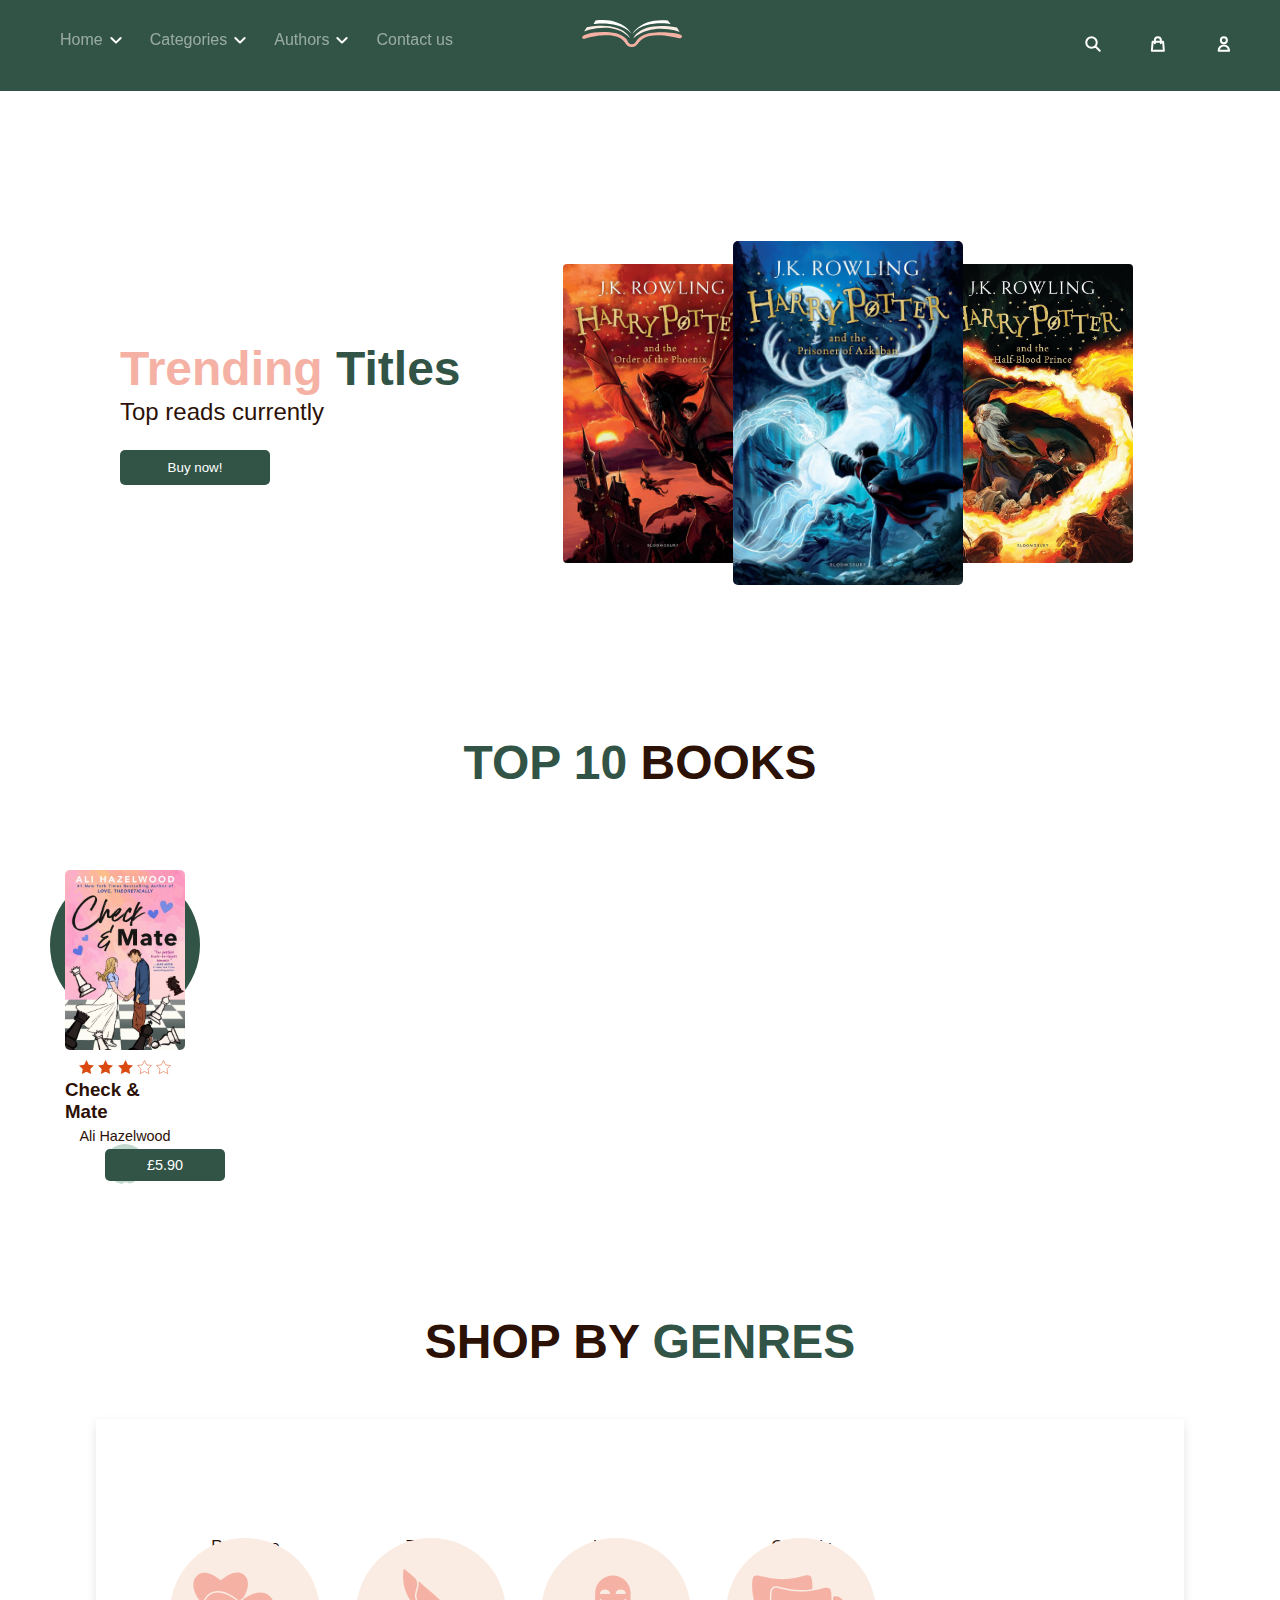
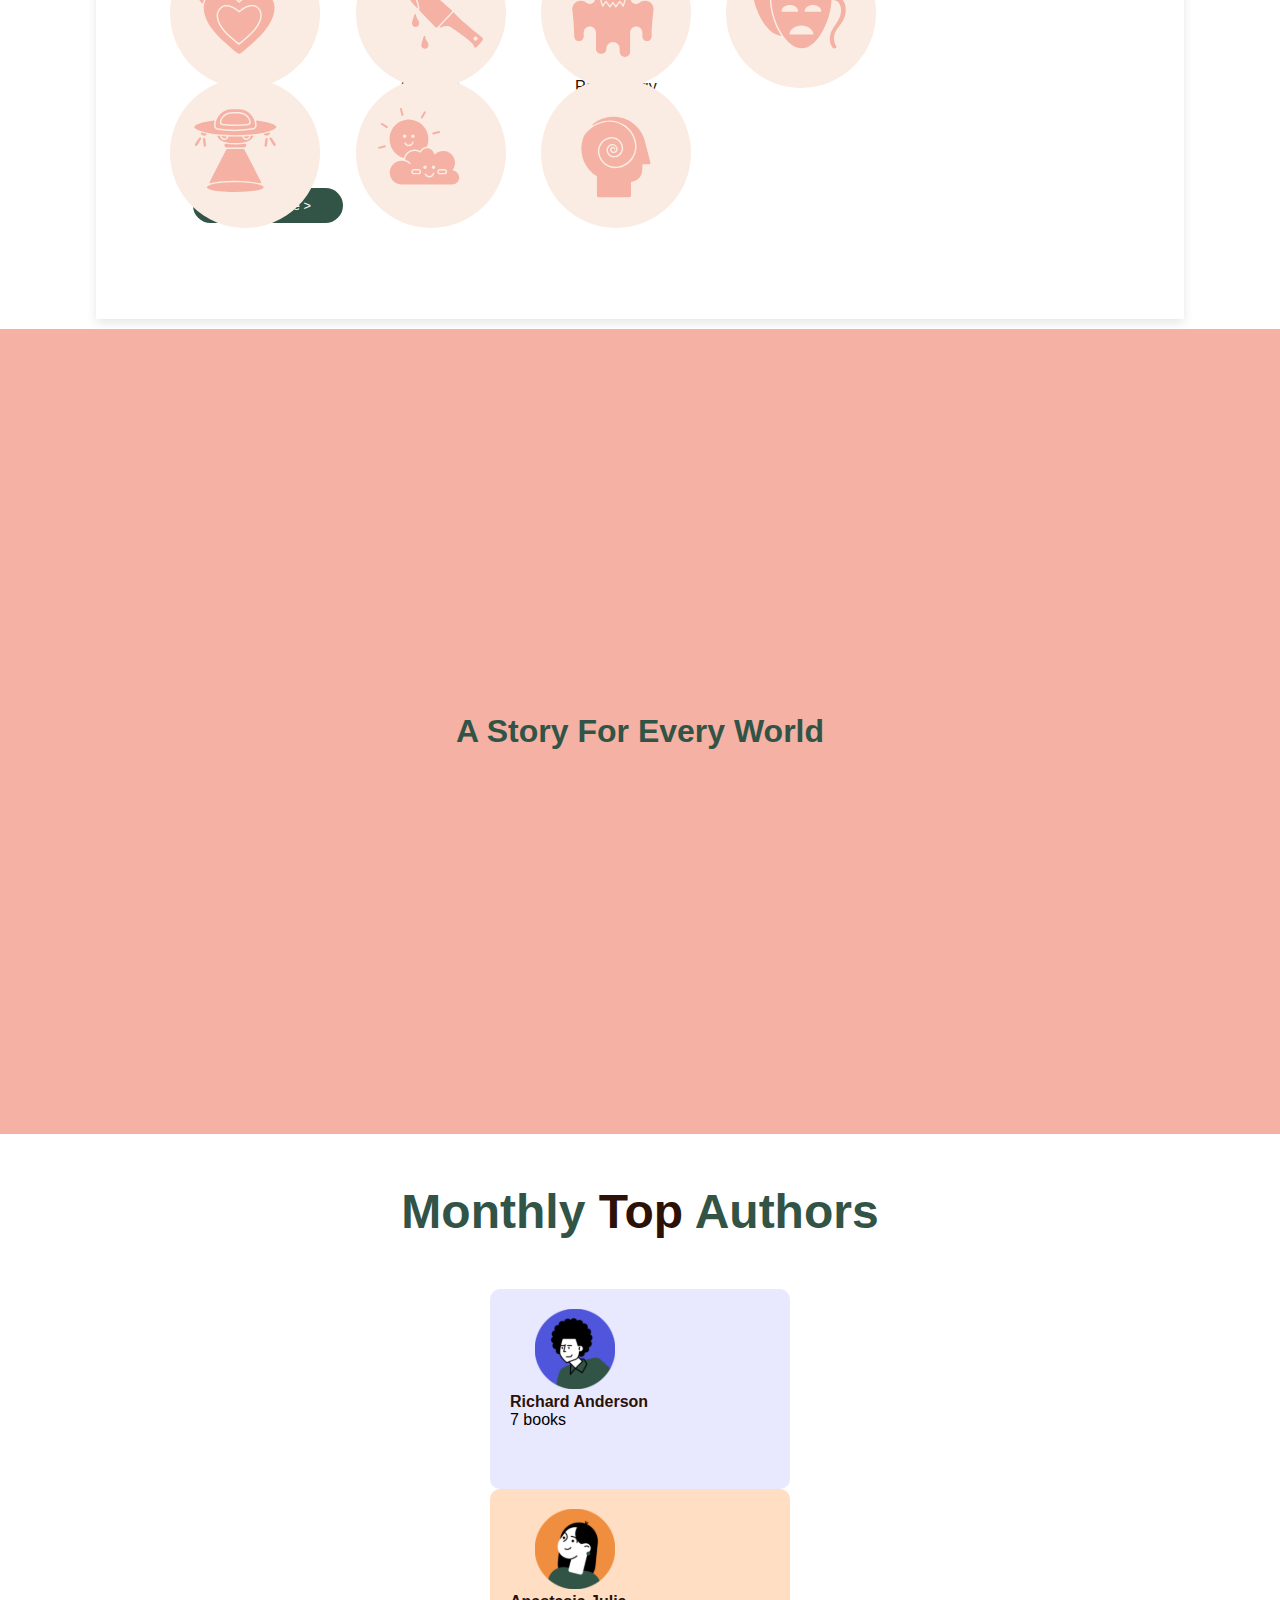
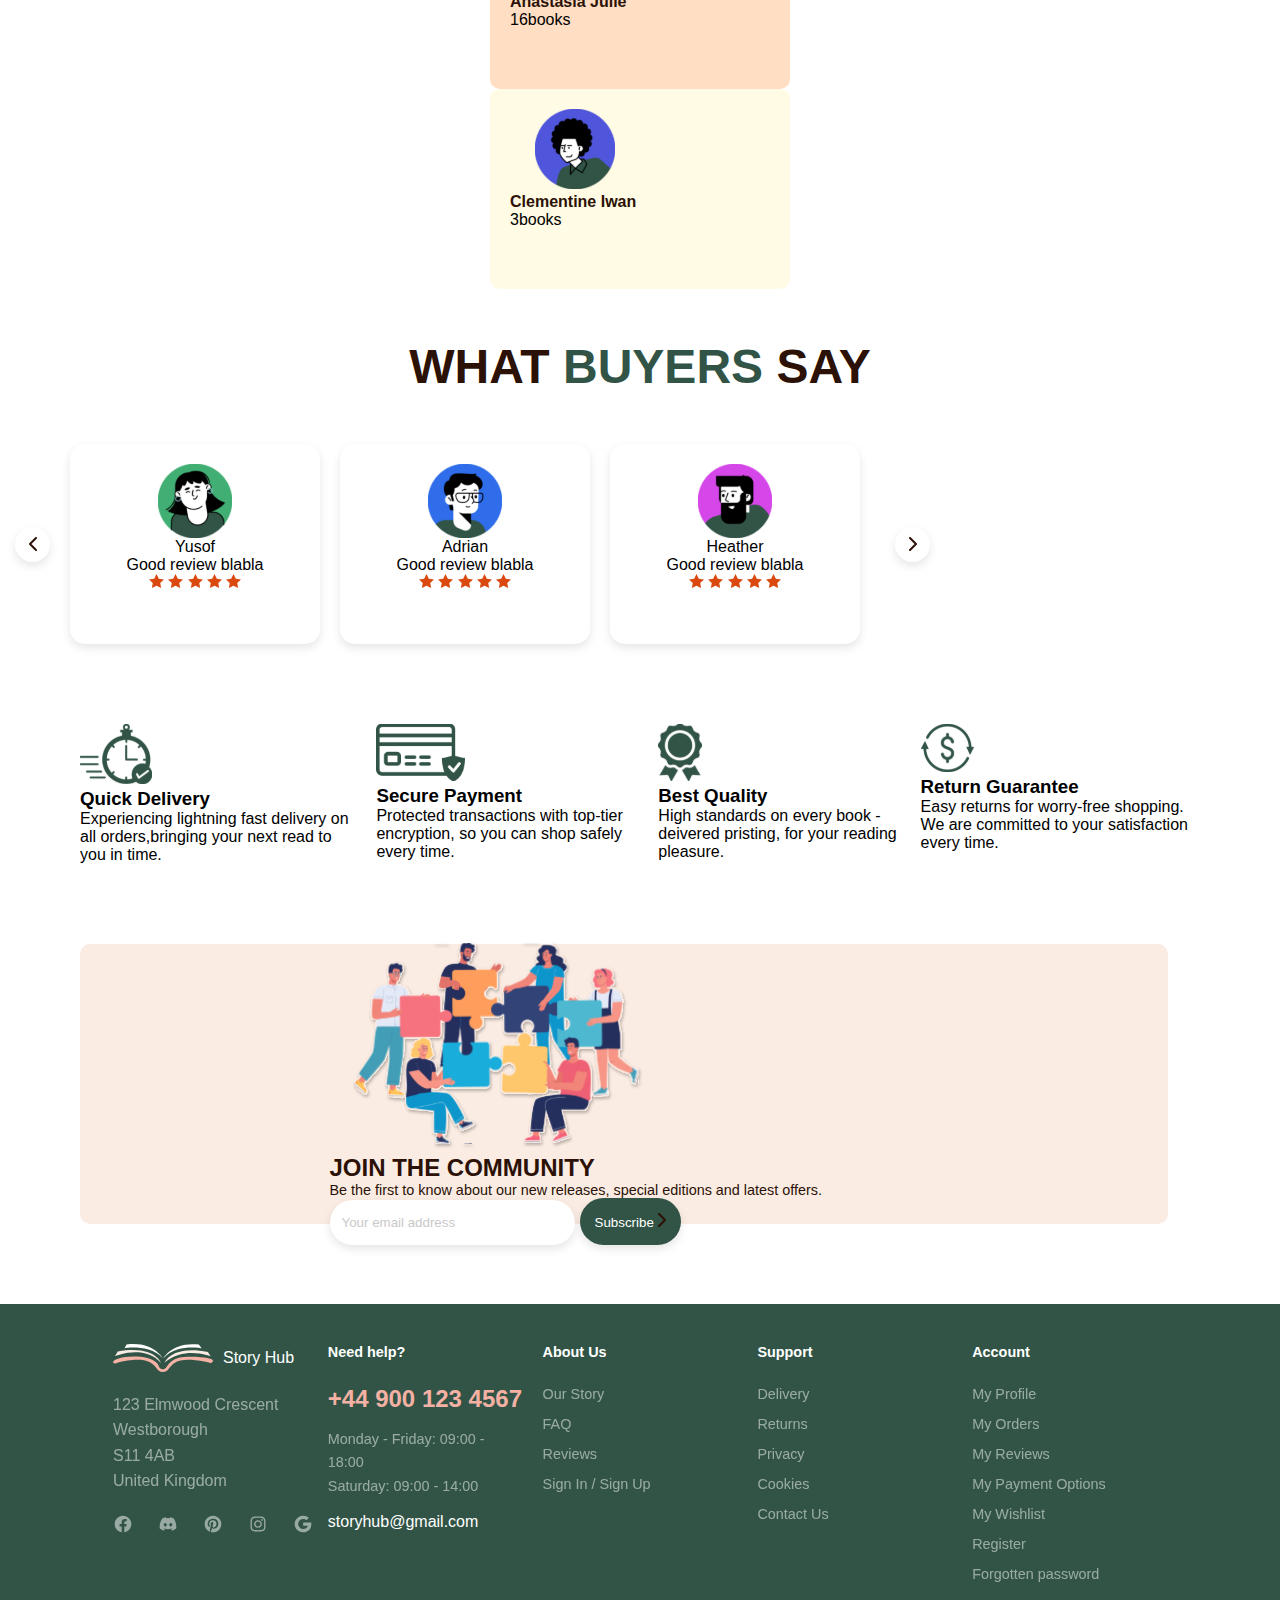
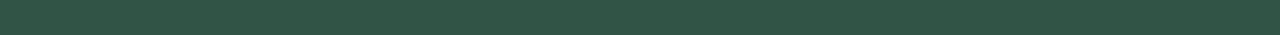
==== index.html @ 6fad2ce1 "first commit" ====
<!DOCTYPE html>
<html lang="en">

<head>
  <meta charset="UTF-8">
  <meta name="viewport" content="width=device-width, initial-scale=1.0">
  <title>Story Hub</title>
  <link rel="stylesheet" href="style.css">
</head>

<body>
  <!--Nav Bar-->
  <header class="header">
    <nav class="nav-bar">
      <ul class="nav-menus">
        <li>
          <a href="">Home</a>
          <img src="icon/dropdown.svg" alt="dropdown icon">
        </li>
        <li>
          <a href="">Categories</a>
          <img src="icon/dropdown.svg" alt="dropdown icon">
        </li>
        <li>
          <a href="">Authors</a>
          <img src="icon/dropdown.svg" alt="dropdown icon">
        </li>
        <li><a href="">Contact us</a></li>
      </ul>
      
      <div class="logo-container">
        <div class="logo">
          <a href="index.html"><img src="logo.svg" alt="store logo"></a>
        </div>
      </div>

      <div class="nav-icons">
        <a href=""> <img src="icon/search.svg" alt="search bar"></a>
        <a href="shopping-cart.html"> <img src="icon/cart.svg" alt="shopping cart"></a>
        <a href=""> <img src="icon/profile.svg" alt="user-profile"></a>
      </div>
    </nav>
  </header>

  <!--Hero Section-->
  <div class="trending">
    <div class="hero">

      <div class="trending-content">
        <h2 class="trending-title">
          <span class="pink-text">Trending</span>
          <span class="green-text">Titles</span>
        </h2>
        <p class="trending-subheading">Top reads currently</p>
        <button class="buy-btn">
          Buy now!
        </button>
      </div>

      <div class="harrypotter-container">
        <img src="bookcover/HPbook1.jpg" alt="Harry Potter Book 1" class="small-book">
        <img src="bookcover/HPbook2.jpg" alt="Harry Potter Book 2" class="large-book">
        <img src="bookcover/HPbook3.jpg" alt="Harry Potter Book 3" class="small-book">
      </div> 

    </div>
  </div>

  <!--Top seller-->
  <div class="top-seller">
    <h1 class="top10-heading">
      <span class="green-text">TOP 10</span>
      <span class="brown-text">BOOKS</span>
    </h1>

    <div class="book-container">
      <div class="book-1">
        <div class="circle"></div>
        <img src="bookcover/checkmate.jpg" alt="Check & Mate" class="book-cover">
        <div class="stars-ratings">
          <img src="icon/star-solid.svg" alt="star-solid">
          <img src="icon/star-solid.svg" alt="star-solid">
          <img src="icon/star-solid.svg" alt="star-solid">
          <img src="icon/star-border.svg" alt="star-border">
          <img src="icon/star-border.svg" alt="star-border">
        </div>

        <h3 class="book-name">
          Check & Mate
        </h3>

        <p class="book-author">
          Ali Hazelwood
        </p>

        <div class="cart-btn">

          <button class="book-price">
            £5.90
          </button>
          
          <img src="icon/cart.svg" alt="shopping-cart" class="cart-icon">
          <div class="cart-circle"></div>
        </div>

      </div>
    </div>
  </div>

  <!--Genre section-->
  <h1 class="genre-heading">
    <span class="brown-text">SHOP BY</span>
    <span class="green-text">GENRES</span>
  </h1>

  <div class="genres-container">
    <div class="genres-grid">

      <!--4 by 4 genres-->
      <div class="genres-category">
        <div class="circle">
          <img src="icon/romance.svg" alt="romance">
        </div>
        <p>Romance</p>
      </div>

      <div class="genres-category">
        <div class="circle">
          <img src="icon/thriller.svg" alt="thriller">
        </div>
        <p>Thriller</p>
      </div>

      <div class="genres-category">
        <div class="circle">
          <img src="icon/horror.svg" alt="horror">
        </div>
        <p>Horror</p>
      </div>

      <div class="genres-category">
        <div class="circle">
          <img src="icon/comedy.svg" alt="comedy">
        </div>
        <p>Comedy</p>
      </div>
      
      <div class="genres-category">
        <div class="circle">
          <img src="icon/sci-fi.svg" alt="sci-fi">
        </div>
        <p>Sci-Fi</p>
      </div>

      <div class="genres-category">
        <div class="circle">
          <img src="icon/children.svg" alt="children">
        </div>
        <p>Children</p>
      </div>

      <div class="genres-category">
        <div class="circle">
          <img src="icon/psychology.svg" alt="psychology">
        </div>
        <p>Psychology</p>
      </div>

    </div>

    <button class="browse-btn">Browse more &gt</button>

  </div>

  <!--A story for every world animation-->
  <div class="pink-bg">
    <h1 class="story-text">
      A Story For Every World
    </h1>
  </div>

  <!--Monthly Top Author-->
  <div class="top-authors"> 
    <h1 class="top-authors-heading">
      <span class="green-text">Monthly</span>
      <span class="brown-text">Top</span>
      <span class="green-text">Authors</span>
    </h1>

    <div class="authors-container">
      <div class="author-card">

        <div class="author-profile" style="background-color: #E8E9FF;">
          <img src="icon/profile1.svg" alt="Richard Anderson">

          <div class="author info">
            <p class="author-name">Richard Anderson</p>
            <p class="author-book">7 books</p>
          </div>
        </div>

        <div class="author-profile" style="background-color: #FFDEC3;">
          <img src="icon/profile2.svg" alt="Anastasia Julie">

          <div class="author info">
            <p class="author-name">Anastasia Julie</p>
            <p class="author-book">16books</p>
          </div>
        </div>

        <div class="author-profile" style="background-color: #FFFBE4;">
          <img src="icon/profile1.svg" alt="Clementine Iwan">

          <div class="author info">
            <p class="author-name">Clementine Iwan</p>
            <p class="author-book">3books</p>
          </div>
        </div>

      </div>
    </div>
  </div>

  <!--Reviews-->

  <h1 class="reviews-heading">
    <span class="brown-text">WHAT</span>
    <span class="green-text">BUYERS</span>
    <span class="brown-text">SAY</span>
  </h1>

  <div class="reviews">
    
    <button class="left-right-click">
      <img src="icon/left-icon.svg" alt="left-icon" class="left-button">
    </button>

    <!--review container-->
    <div class="review-container">

      <!--review 1-->
      <div class="review-card">
        <img src="icon/profile4.svg" alt="profile-4">
        <p class="reviewer-name">Yusof</p>
        <p class="review-text">Good review blabla</p>        
        <div stars-rating>
          <img src="icon/star-solid.svg" alt="star-solid">
          <img src="icon/star-solid.svg" alt="star-solid">
          <img src="icon/star-solid.svg" alt="star-solid">
          <img src="icon/star-solid.svg" alt="star-solid">
          <img src="icon/star-solid.svg" alt="star-solid">
        </div>
      </div>

      <!--review 2-->
      <div class="review-card">
        <img src="icon/profile5.svg" alt="profile-5">
        <p class="reviewer-name">Adrian</p>
        <p class="review-text">Good review blabla</p>        
        <div stars-rating>
          <img src="icon/star-solid.svg" alt="star-solid">
          <img src="icon/star-solid.svg" alt="star-solid">
          <img src="icon/star-solid.svg" alt="star-solid">
          <img src="icon/star-solid.svg" alt="star-solid">
          <img src="icon/star-solid.svg" alt="star-solid">
        </div>
      </div>

      <!--review 3-->
      <div class="review-card">
        <img src="icon/profile6.svg" alt="profile-6">
        <p class="reviewer-name">Heather</p>
        <p class="review-text">Good review blabla</p>        
        <div stars-rating>
          <img src="icon/star-solid.svg" alt="star-solid">
          <img src="icon/star-solid.svg" alt="star-solid">
          <img src="icon/star-solid.svg" alt="star-solid">
          <img src="icon/star-solid.svg" alt="star-solid">
          <img src="icon/star-solid.svg" alt="star-solid">
        </div>
      </div>
    </div>

    <button class="left-right-click">
      <img src="icon/right-icon.svg" alt="right-icon" class="right-button">
    </button>

  </div>

  <!--website advantage-->
  <div class="advantage-container">

    <div advantage-card>
      <img src="icon/delivery-icon.svg" alt="quick-delivery-icon">
      <h3>Quick Delivery</h3>
      <p>Experiencing lightning fast delivery on all orders,bringing
        your next read to you in time. 
      </p>
    </div>

    <div advantage-card>
      <img src="icon/payment-icon.svg" alt="secure-payment-icon">
      <h3>Secure Payment</h3>
      <p>Protected transactions with top-tier encryption, so you 
        can shop safely every time. 
      </p>
    </div>

    <div advantage-card>
      <img src="icon/quality-icon.svg" alt="best-quality-icon">
      <h3>Best Quality</h3>
      <p>High standards on every book - deivered pristing, for your 
        reading pleasure.  
      </p>
    </div>

    <div advantage-card>
      <img src="icon/return-icon.svg" alt="return-guarantee-icon">
      <h3>Return Guarantee</h3>
      <p>Easy returns for worry-free shopping. We are committed to your 
        satisfaction every time. 
      </p>
    </div>
  </div>

  <div class="subscribe">

    <div class="subscribe-container">

      <img src="icon/community.svg" alt="community" class="community-pic">

      <h2>JOIN THE COMMUNITY</h2>
      <p>Be the first to know about our new releases, special editions
        and latest offers. 
      </p>

      <button class="email-btn"> 
        Your email address
      </button>

      <button class="subscribe-btn">
        Subscribe <img src="icon/right-icon.svg" alt="icon-right" class="icon-right">
      </button>

    </div>
  </div>

  <!--footer-->
  <footer class="footer">

    <div class="footer-container">

      <!--column 1-->
      <div class="footer-column">
        <div class="logo">
          <img src="logo.svg" alt="story hub logo">
          <span>Story Hub</span>
        </div>

        <div class="address">
          123 Elmwood Crescent<br>
          Westborough<br>
          S11 4AB<br>
          United Kingdom
        </div>

        <div class="socials">
          <a href=""><img src="icon/facebook.svg" alt="facebook"></a>
          <a href=""><img src="icon/discord.svg" alt="discord"></a>
          <a href=""><img src="icon/pinterest.svg" alt="pinterest"></a>
          <a href=""><img src="icon/instagram.svg" alt="instagram"></a>
          <a href=""><img src="icon/google.svg" alt="google"></a>
        </div>
      </div>

      <!--column 2-->
      <div class="footer-column">
        <p class="footer-heading">Need help?</p>
        <p class="contact-number">+44 900 123 4567</p>
        <p class="opening-time"> 
          Monday - Friday: 09:00 - 18:00<br>
          Saturday: 09:00 - 14:00
        </p>
        <a href="" class="email-link">storyhub@gmail.com</a>
      </div>

      <!--column 3-->
      <div class="footer-column">
        <p class="footer-heading">About Us</p>
        <ul>
          <li><a href="">Our Story</a></li>
          <li><a href="">FAQ</a></li>
          <li><a href="">Reviews</a></li>
          <li><a href="">Sign In / Sign Up</a></li>
        </ul>
      </div>

      <!--column 4-->
      <div class="footer-column">
        <p class="footer-heading">Support</p>
        <ul>
          <li><a href="">Delivery</a></li>
          <li><a href="">Returns</a></li>
          <li><a href="">Privacy</a></li>
          <li><a href="">Cookies</a></li>
          <li><a href="">Contact Us</a></li>
        </ul>
      </div>

      <!--column 5-->
      <div class="footer-column">
        <p class="footer-heading">Account</p>
        <ul>
          <li><a href="">My Profile</a></li>
          <li><a href="">My Orders</a></li>
          <li><a href="">My Reviews</a></li>
          <li><a href="">My Payment Options</a></li>
          <li><a href="">My Wishlist</a></li>
          <li><a href="">Register</a></li>
          <li><a href="">Forgotten password</a></li>
        </ul>
      </div>
    </div>
  </footer>


</body>

</html>
---- style.css ----
* {
  margin: 0;
  padding: 0;
  box-sizing: border-box;
}

body {
  font-family: Arial, Helvetica, sans-serif;
  width: 100%;
  font-size: 1rem;
}

/*set colours*/
.green-text {
  color: #315446;
}

.pink-text {
  color: #F4B1A4;
}

.brown-text {
  color: #2C1106;
}

/*nav bar*/
.header {
  background-color: #315446;
  color: white;
  padding: 20px 0; 
}

.nav-bar { /*when scroll, can see the top*/
  display: flex;
  align-items: center;
  justify-content: space-between;
  max-width: 1200px;
  margin: auto;
  padding: 0 20px;
}

.nav-menus {
  list-style: none;
  display: flex;
  gap: 5%;
  width: 45%;
}

.nav-menus li {
  display: flex;
  align-items: center;
  gap: 5px;
  color: white;
}

.nav-menus img:hover{
  opacity: 0.5;
}

.nav-menus li a {
  color: white;
  text-decoration: none;
  font-size: 16px;
}

.logo-container {
  flex: 1;
  display: flex;
  justify-content: start;
  align-items: center;
  cursor: pointer;
}

.logo img{
  width: 120px;
}

.nav-icons {
  color: white;
  display: flex;
  gap: 40%;
  width: 10%;
  margin-right: 20px;
  cursor: pointer;
}

/*hero section*/
/*trending column*/
.trending {
  text-align: left;
  padding: 50px 20px;
  justify-content: space-between;
  display: block;
  margin: 100px;
}

.trending-content { 
  flex: 1;
  display: flex;
  flex-direction: column;
  justify-content: center;
  height: 150px;
}

.hero {
  display: flex;
  justify-content: space-between;
  align-items: center;
  gap: 20px;
  max-width: 2000px;
  margin: auto;
}

.trending-title {
  font-size: 3rem;
  margin-bottom: 0.5%;
  white-space: nowrap;
}

.trending-subheading {
  color: #2C1106;
  margin-bottom: 1%;
  white-space: nowrap;
  font-size: 1.5rem;
}

.buy-btn {
  margin-top: 20px;
  color: white;
  background-color: #315446;
  padding: 10px 20px;
  border: none;
  border-radius: 5px;
  cursor: pointer;
  width: 150px;
}

/*harrypotter column*/ 
.harrypotter-container {
  width: 60%;
  display: flex;
  align-items: center;
  justify-content: center;
}

/* .harry-potter  */
.large-book {
  width: 230px;
  margin-left: -30px;
  margin-right: -30px;
  z-index: 1;
  border-radius: 5px;
}

.small-book {
  width: 200px;
  border-radius: 4px;
}

.top-seller {
  display: block;
  margin: 50px;
}

.top10-heading {
  display: block;
  text-align: center;
  margin: 50px;
  font-size: 3rem;
}

.book-container {
  padding: 15px;
  text-align: center;
  width: 150px;
  position: relative;
  display: flex;
  flex-direction: column;
  align-items: center;
}

.book-1 {
  padding: 15px;
  text-align: center;
  width: 150px;
  position: relative;
  display: flex;
  flex-direction: column;
  align-items: center;
}

.book-cover {
  width: 100%;
  z-index: 1;
  border-radius: 5px;
  margin-bottom: 10px;
}

/* .book-1 {
  display:flex;
} */
.circle { /*not going behind the book*/
  z-index: 0;
  position: absolute;
  width: 150px;
  height: 150px;
  background-color: #315446;
  border-radius: 50%;
}

.stars-ratings {
  justify-content: left;
}

.book-name {
  text-align: left;
  color: #2C1106;
}

.book-author {
  font-size: 0.9rem;
  font-weight: lighter;
  text-align: left;
  margin-top: 5px;
  color: #2C1106;
}

.book-price {
  width: 120px;
  margin-top: 5px;
  padding: 8px;
  border: none;
  border-radius: 5px;
  color: white;
  background-color: #315446;
  font-size: 0.9rem;
  text-align: center;
  justify-content: left;
}

.cart-btn { /*not align with the book infos*/
  background-color: #C0D8CE;
  width: 40px;
  height: 40px;
  border-radius: 50%;
}

.cart-icon { /*why is it not turning green and it's not centralised*/
  justify-content: center;
  align-items: center;
  color: #315446;
  z-index: 1;

}

.genre-heading {
  display: block;
  padding: 50px;
  text-align: center;
  font-size: 3rem;
}

.genres-container {
  width: 85%;
  height: 500px;
  margin: 0 auto;
  border-radius: none;
  box-shadow: 0 4px 10px rgba(0,0,0,0.1);
  display: flex;
  text-align: center;
  flex-direction: column;
  justify-content: space-between;
  padding: 6%;
}

.genres-grid {
  width: 75%;
  height: 75%;
  display: grid;
  grid-template-columns: repeat(4,1fr);
  gap: 40px;
  justify-items: center;
  align-items: center;
  margin-bottom: 30px;
}

.genres-category {
  display: flex;
  flex-direction: column;
  align-items: center;
  text-align: center;
}

.genres-category .circle {
  width: 150px;
  height: 150px;
  border-radius: 50%;
  background-color: #FAECE3;
  display: flex;
  align-items: center;
  justify-content: center;
  margin-bottom: 10px;
}

.genres-category .circle img { /*not centralised in the circle*/
  width: 70%;
  height: 70%;
  object-fit: contain;
}

.genres-category p {
  color: #2C1106;
}

.browse-btn {
  background-color: #315446;
  color: white;
  border: none;
  border-radius: 25px;
  margin: 20px;
  padding: 10px 0;
  width: 150px;
  font-size: 0.8rem;
  cursor: pointer;
  text-align: center;
  justify-content: center;
}

.browse-btn:hover {
  background-color: #183f2f;
}

/*A story for every world*/
.story-text {
  text-align: center;
  padding: 30%;
  background-color: #F4B1A4;
  color: #315446;
  margin-top: 10px;
}

.top-authors-heading {
  margin: 50px;
  font-size: 3rem;
  text-align: center;
}

.authors-container {
  display: flex;
  gap: 20px;
  justify-content: center;
  flex-wrap: wrap;
}

/*.author-card {
  display: flex;
  align-items: center;
  background-color: white;
  border-radius: 15px;
  padding: 20px;
  box-shadow: 0 4px 10px rgba(0,0,0,0.1);
  width: 300px;
  gap: 15px;
}*/

.author-profile {
  width: 300px;
  height: 200px;
  padding: 20px;
  border-radius: 10px;
  flex-direction: column;
  justify-content: center;
  align-items: center;
}

.author-profile img {
  width: 50%;
  height: 50%;
  object-fit: contain;
  justify-content: right;
}

.author-info  {
  text-align: left;
}

.author-name {
  font-weight: bold;
  color: #2C1106;
}

.reviews {
  display: flex;
  align-items: center;
  gap: 20px;
  width: 90%;
  max-width: 1200px;
  position: relative;
}

.reviews-heading {
  margin: 50px;
  font-size: 3rem;
  text-align: center;
}

.left-right-click {
  width: 35px;
  height: 35px;
  border: none;
  border-radius: 50%;
  box-shadow: 0 4px 10px rgba(0,0,0,0.1);
  background-color: white;
  margin-left: 15px;
  display: flex;
  justify-content: center;
  align-items: center;
  cursor: pointer;
}

.left-right-click:hover {
  background-color: #f8f7f7;
}

.left-button {
  position: absolute;
}

.review-card {
  width: 250px;
  height: 200px;
  padding: 20px;
  border: none;
  border-radius: 15px;
  box-shadow: 0 4px 10px rgba(0,0,0,0.1);
  background-color: white;
  display: flex;
  flex: 0 0 auto;
  flex-direction: column;
  align-items: center;
  text-align: center;
}

.review-container {
  display: flex;
  gap: 20px;
  flex-wrap: nowrap;
}


/*advantage container*/ 
.advantage-container {
  display: flex;
  gap: 20px;
  flex-wrap: nowrap;
  margin: 80px;
}

.advantage-card {
  justify-content: center;
  align-items: center;
  color: #2C1106;
}

.advantage-card p {
  font-size: 0.9rem;
  color: #2C1106;
}

/*subscribe section*/
.subscribe {
  background-color: #FAECE3;
  width: 85%;
  height: 280px;
  justify-content: center;
  align-items: center;
  margin: 80px;
  border-radius: 10px;
  display: flex;
  flex-direction: column;
}


.community-pic {
  width: 50%;
  margin-left: 20px;
  margin-top: 15px;
}

.subscribe-container h2{
  color: #2C1106;
}

.subscribe-container p {
  color: #2C1106;
  font-size: 0.9rem;
}

.email-btn {
  background-color: white;
  color: #C9C9C9;
  border: none;
  border-radius: 30px;
  box-shadow: 0 4px 10px rgba(0,0,0,0.1);
  padding: 15px 120px 15px 12px;
} 

.subscribe-btn {
  background-color: #315446;
  color: white;
  border: none;
  border-radius: 30px;
  box-shadow: 0 4px 10px rgba(0,0,0,0.1);
  padding: 15px;
}

.subscribe-btn img {
  color: white;
}

/*footer*/

.footer {
  background-color: #315446;
  color: white;
  padding: 40px 20px;
}

.footer-container {
  display: flex;
  flex-wrap: wrap;
  gap: 20px;
  max-width: 85%;
  margin: 0 auto;
  justify-content: space-between;
}

.footer-column {
  flex: 1;
  min-width: 10%;
}

.logo {
  display: flex;
  align-items: center;
  gap: 10px;
  margin-bottom: 20px;
}

.logo img {
  width: 100px;
  height: auto;
}

.address {
  line-height: 1.6;
  margin-bottom: 20px;
  opacity: 0.5;
}

.socials {
  display: flex;
  gap: 25px;
  margin-top: 15px;
}

.socials img {
  width: 20px;
  height: 20px;
}

.footer-heading {
  font-size: 0.9rem;
  margin-bottom: 25px;
  font-weight: 600;
}

.contact-number {
  color: #F4B1A4;
  font-size: 1.5rem;
  font-weight: 600;
  margin-bottom: 15px;
}

.opening-time {
  opacity: 0.5;
  line-height: 1.6;
  font-size: 0.9rem;
  margin-bottom: 15px;
}

.email-link {
  color: white;
  text-decoration: none;
}

.email-link:hover {
  color: #FAECE3;
}

ul {
  list-style: none;
  padding: 0;
}

ul li {
  margin-bottom: 12px;
}

ul li a {
  color: white;
  text-decoration: none;
  font-size: 0.9rem;
  opacity: 0.5;
}

ul li a:hover {
  color: white;
  opacity: 1;
}

/*responsive design for footer*/ 
@media (max-width: 768px) {
  .footer-container {
    flex-direction: column;
    gap: 40px;
  }

  .footer-column {
    text-align: center;
  }

  .logo {
    justify-content: center;
  }

  .socials {
    justify-content:center;
  }
}

/*cart page*/

.cart-progress {
  display: flex;
  justify-content: center;
  align-items: center;
  gap: 50px;
  height: 200px;
  width: 100%;
}

.number-container {
  display: flex;
  flex-direction: column;
  justify-content: center;
  align-items: center;
  gap: 10px;
}

.number-circle-now {
  width: 50px;
  height: 50px;
  background-color: #315446;
  border-radius: 50%;
  display: flex;
  justify-content: center;
  align-items: center;
  color: white;
}

.number-circle-later {
  width: 50px;
  height: 50px;
  background-color: #F0F0F0;
  border-radius: 50%;
  display: flex;
  justify-content: center;
  align-items: center;
  display: flex;
  color: #2C1106;
}

.circle-text {
  color: #2C1106;
}

.line {
  width: 100px;
  height: 2px;
  background-color: #315446;
  display: flex;
}

/*shopping cart section*/
.shopping-cart-heading {
  font-size: 1rem;
  color: #2C1106;
  margin-bottom: 20px;
  margin-left: 20px;
}

.shopping-cart-container {
  display: flex;
  gap: 20px;
  width: 80%;
  margin-left: 50px;
  justify-content: space-between;
}

.shopping-cart-details table {
  width: 100%;
  border-collapse: collapse;
  margin-bottom: 20px;
}

.shopping-cart-details th {
  text-align: left;
  color: #B7B7B7;
  font-weight: normal;
  padding-bottom: 10px;
}

.shopping-cart-details td {
  padding: 10px 0;
  vertical-align: middle;
}

.shopping-cart-details .product {
  display: flex;
  gap: 10px;
  align-items: center;
}

.shopping-cart-details .product img {
  width: 50px;
  height: 75px;
  object-fit: contain;
}

.shopping-cart-details .stock-status {
  font-size: 0.8rem;
  font-style: italic;
}

.shopping-cart-details .stock-status.in-stock {
  color: #315446;
}

.shopping-cart-details .stock-status.out-of-stock {
  color: #CA2909;
}

.shopping-cart-details .quantity {
  display: flex;
  align-items: center;
  gap: 10px;
}

.shopping-cart-details .quantity button {
  width: 40px;
  height: 28px;
  color: #2C1106;
  background-color: white;
  border-color: #2C1106;
  border-radius: 10px;
  text-align: center;
  line-height: 15px;
  border-width: 0.15ch;
}

.shopping-cart-details .quantity span {
  cursor: pointer;
}

.shopping-cart-details .delete-btn {
  cursor: pointer;
}

.continue-shopping {
  color: #2C1106;
  text-decoration: none;
  font-size: 0.9rem;
  margin-top: 10px;
  display: flex;
}

.continue-shopping img {
  margin-right: 15px;
  cursor: pointer;
}

/*order summary*/
.order-summary {
  background-color: #FAECE3;
  padding: 20px;
  flex: 0 0 300px;
}

.line {
  width: 280px;
  margin-bottom: 20px;
  color: w;
}

.order-summary h2 {
  font-size: 1rem;
  margin-bottom: 20px;
}

.summary-item {
  display: flex;
  justify-content: space-between;
  margin-bottom: 15px;
}

.shipping-info .subheading {
  display: flex;
  justify-content: space-between;
  margin-bottom: 15px;
}
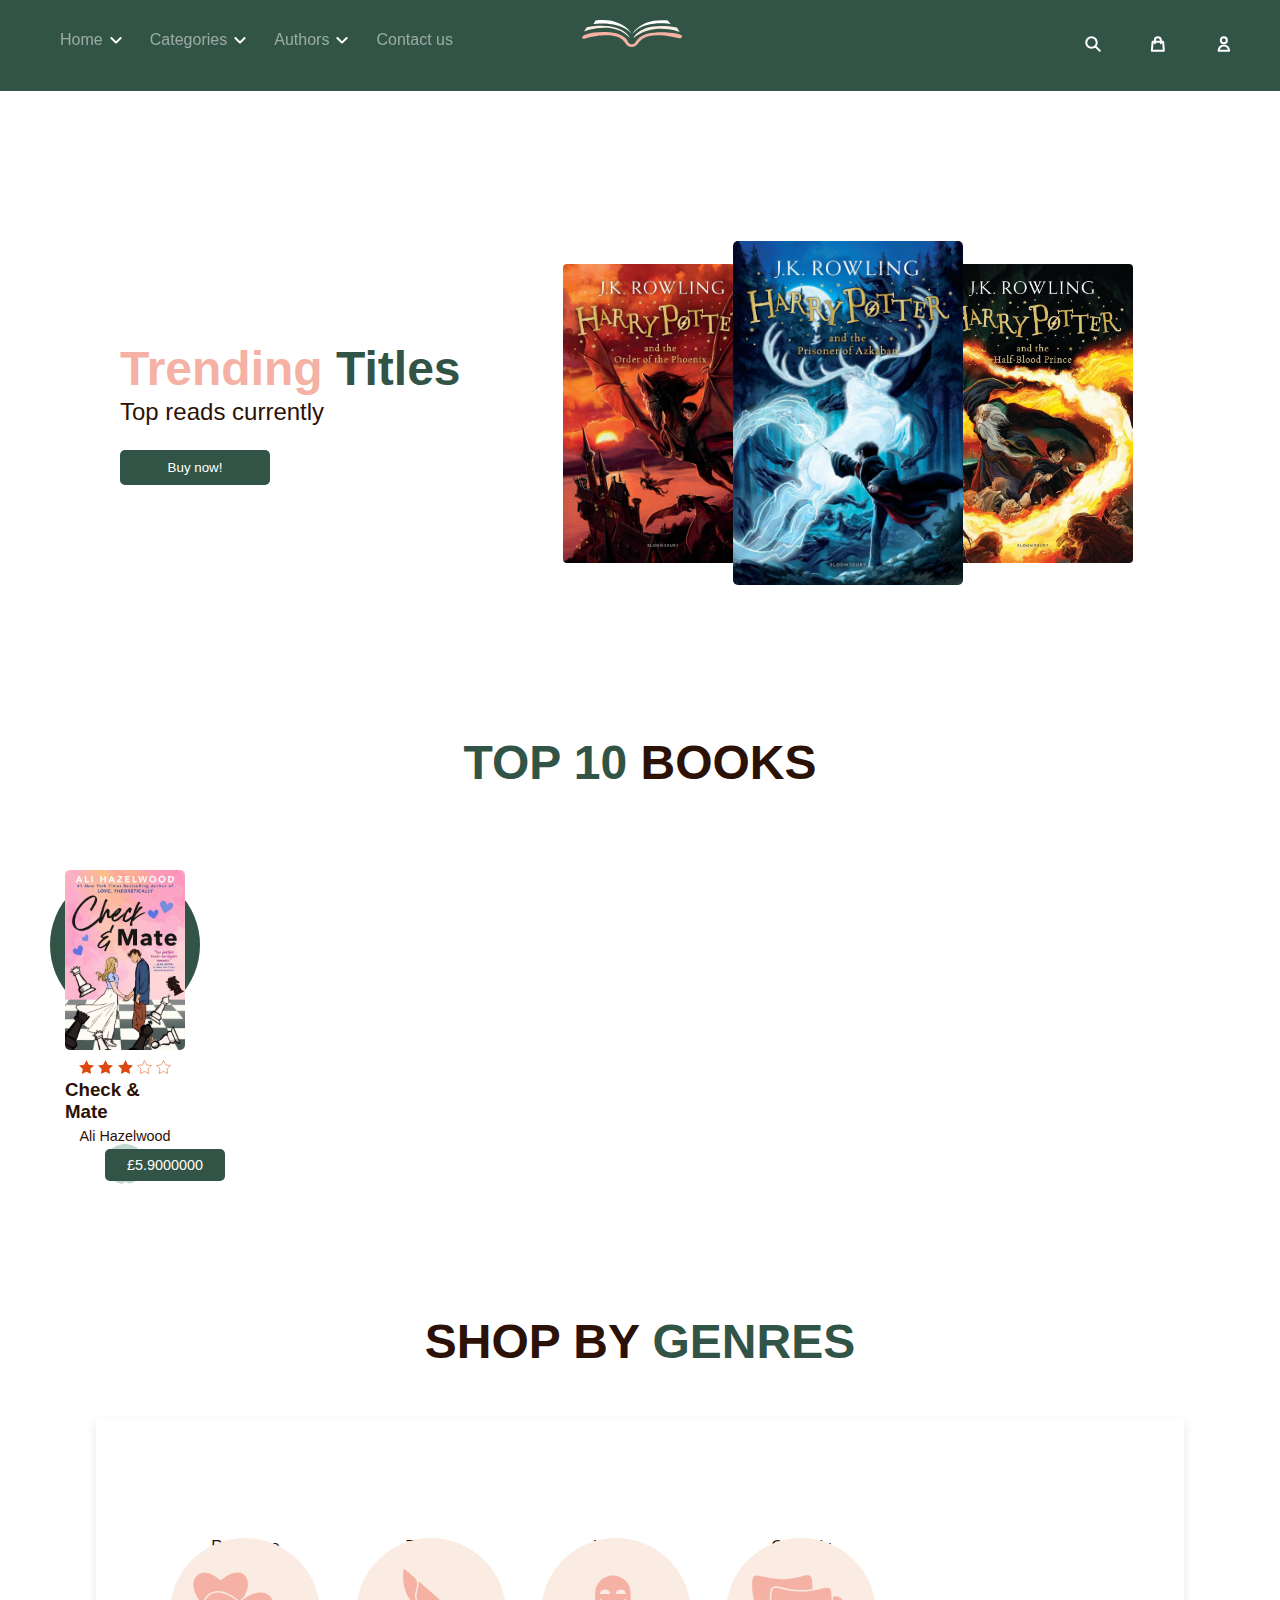
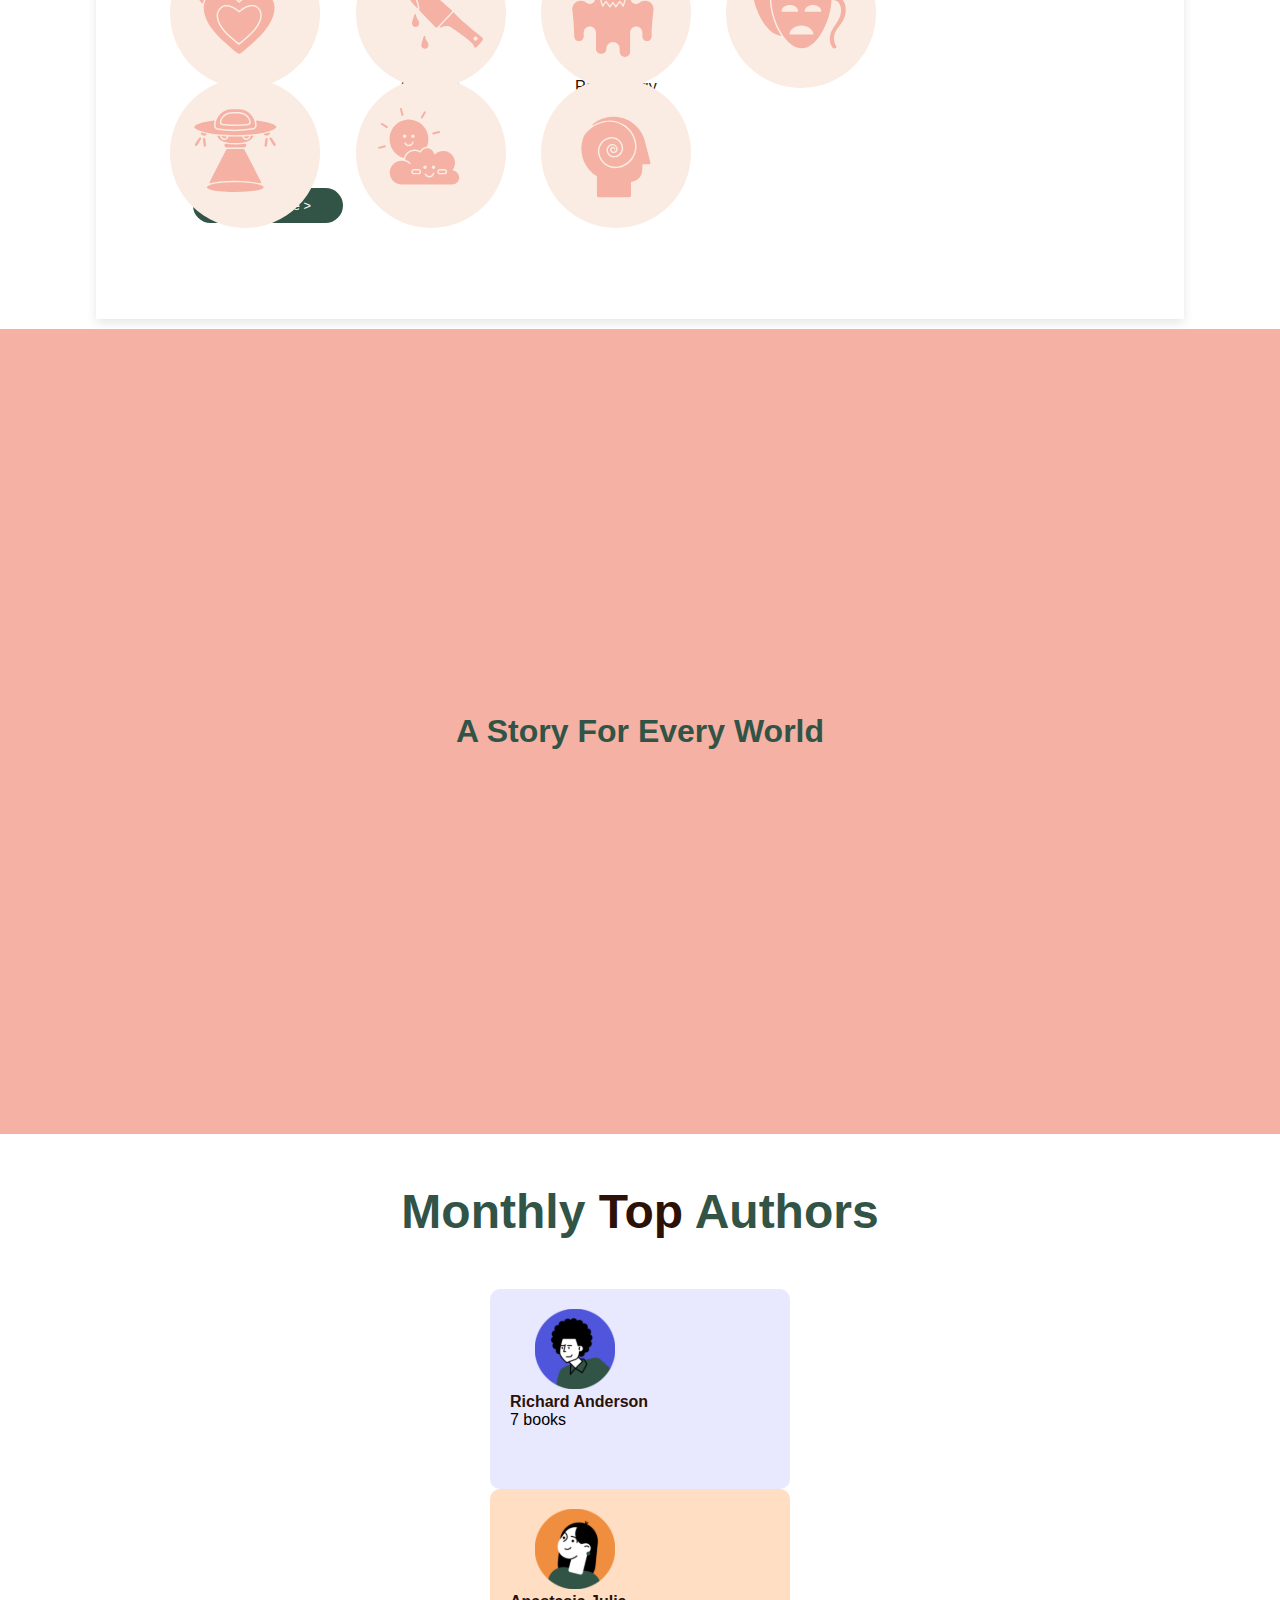
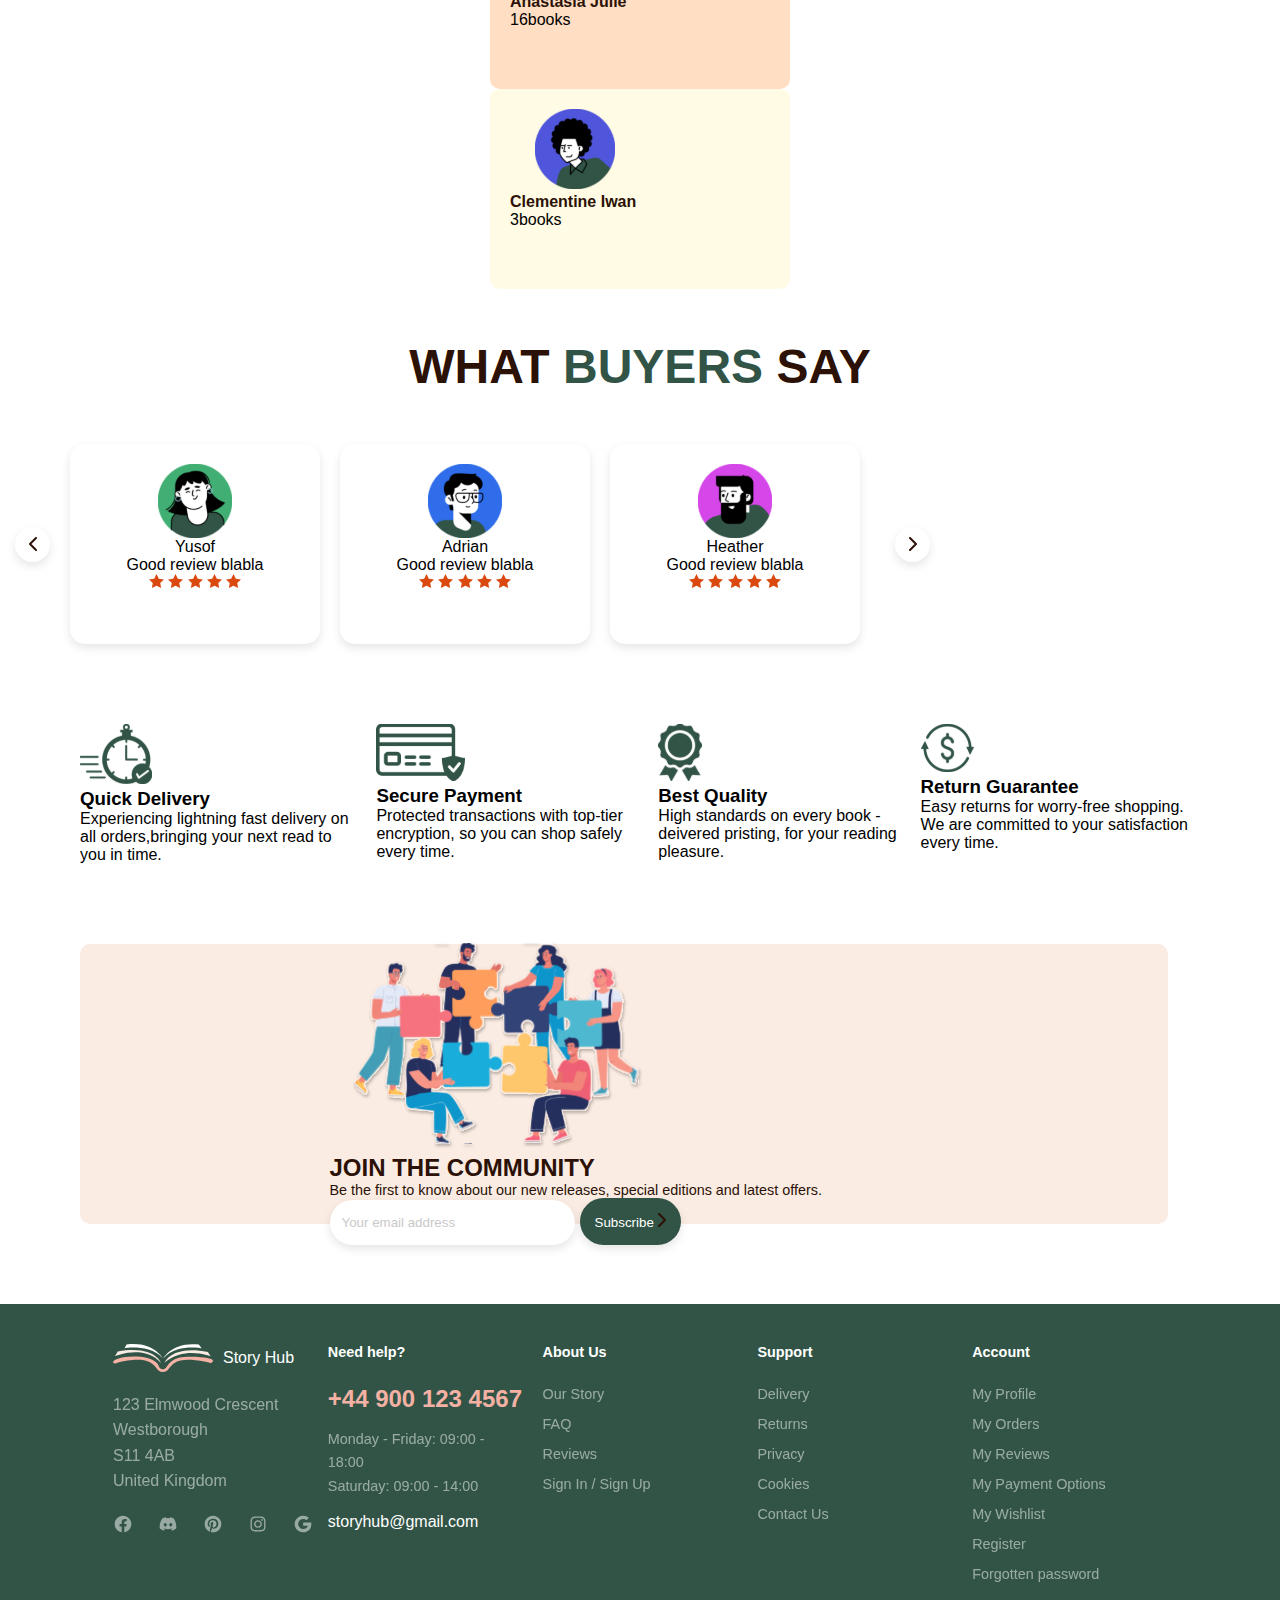
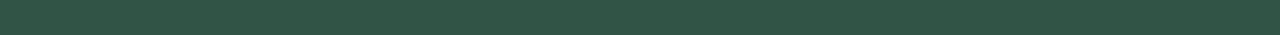
==== commit fd3e6954: "Update index.html" ====
--- a/index.html
+++ b/index.html
@@ -10,7 +10,7 @@
 </head>
 
 <body>
-  <!--Nav Bar-->
+  <!--Nav Barr-->
   <header class="header">
     <nav class="nav-bar">
       <ul class="nav-menus">
@@ -97,7 +97,7 @@
         <div class="cart-btn">
 
           <button class="book-price">
-            £5.90
+            £5.9000000
           </button>
           
           <img src="icon/cart.svg" alt="shopping-cart" class="cart-icon">
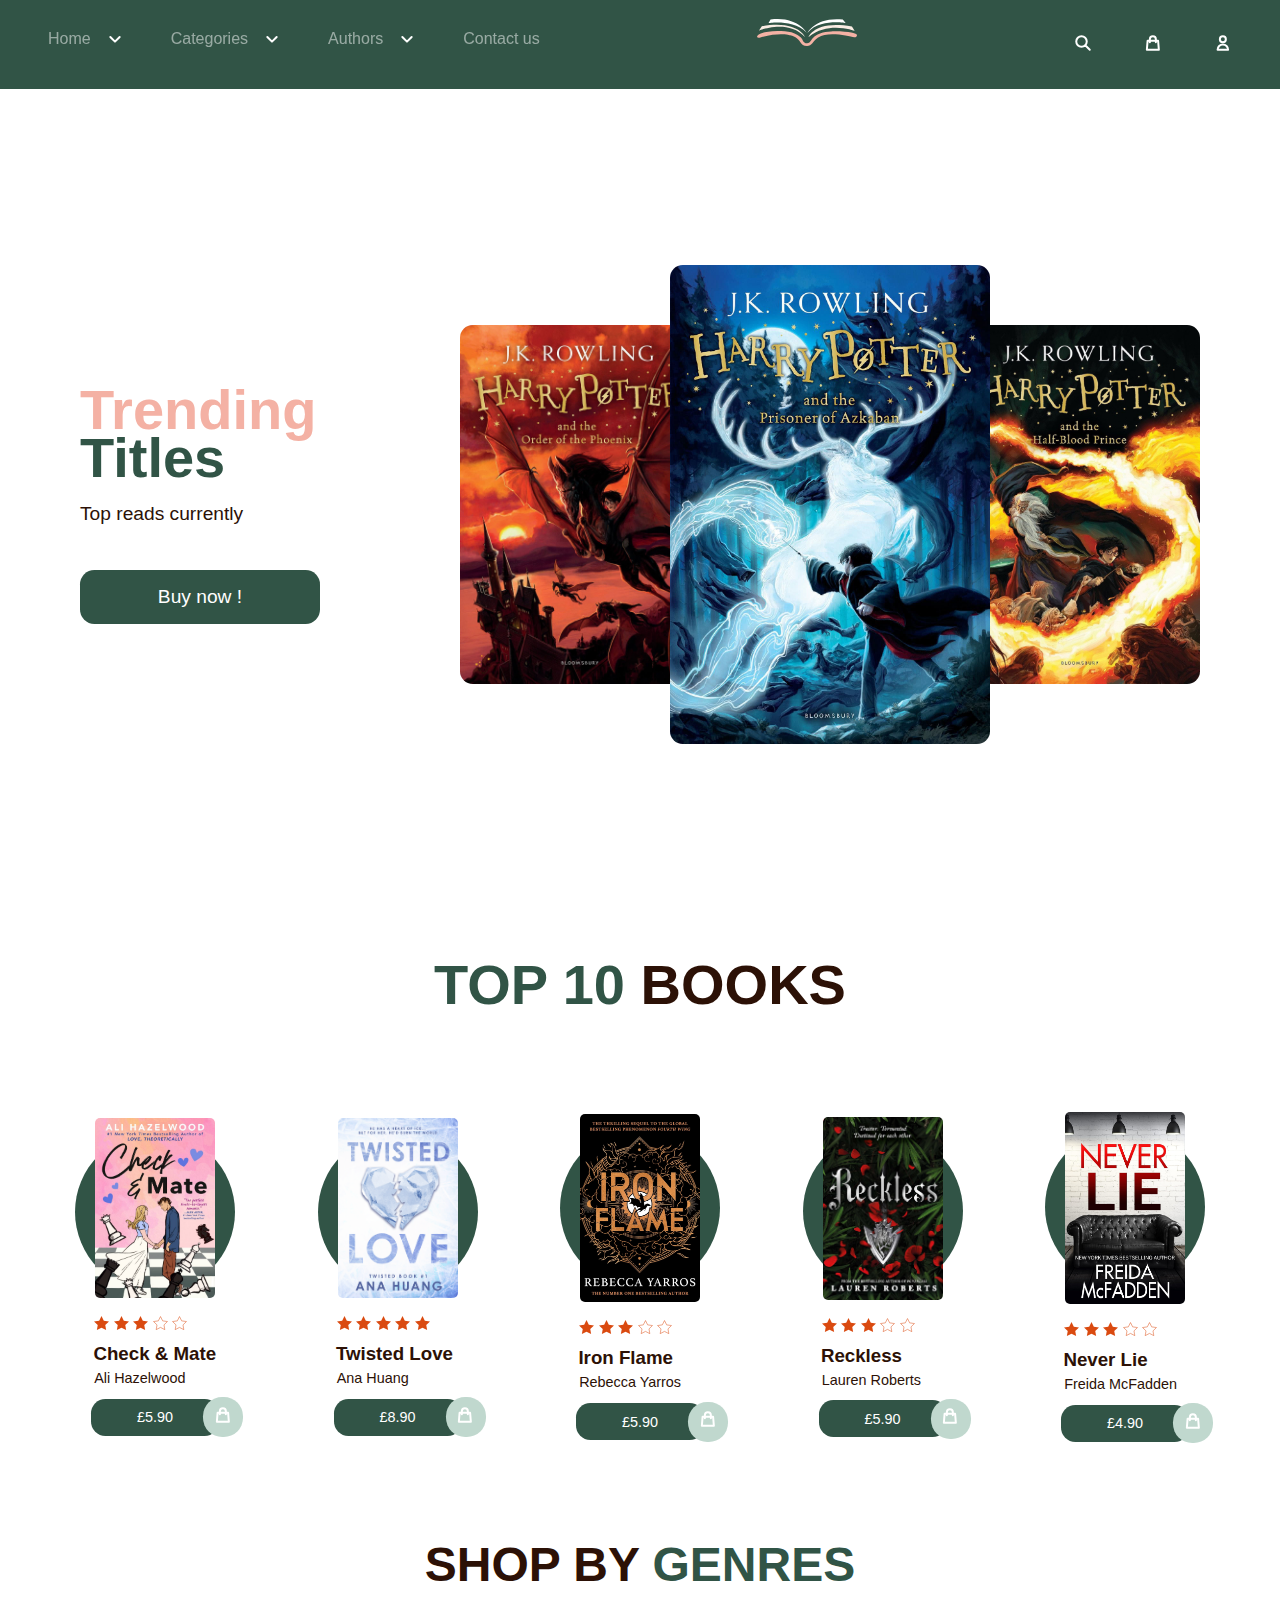
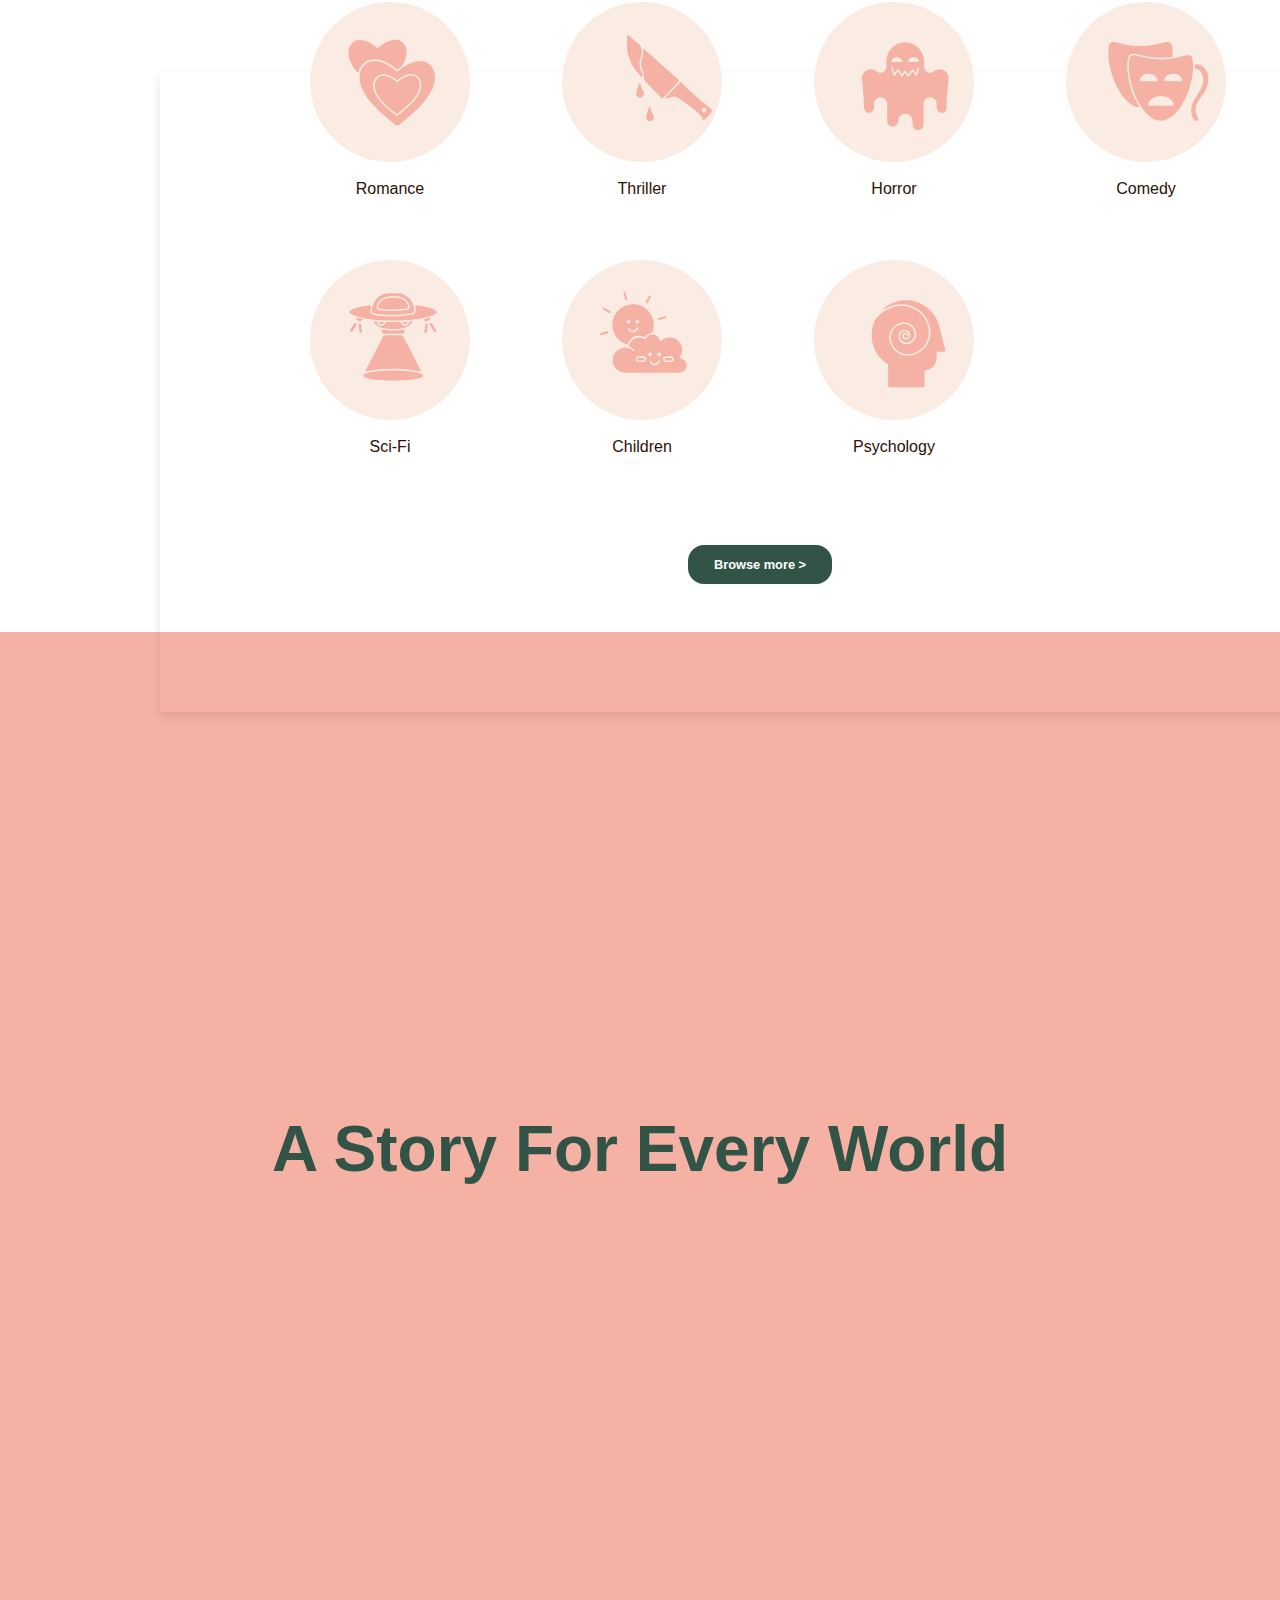
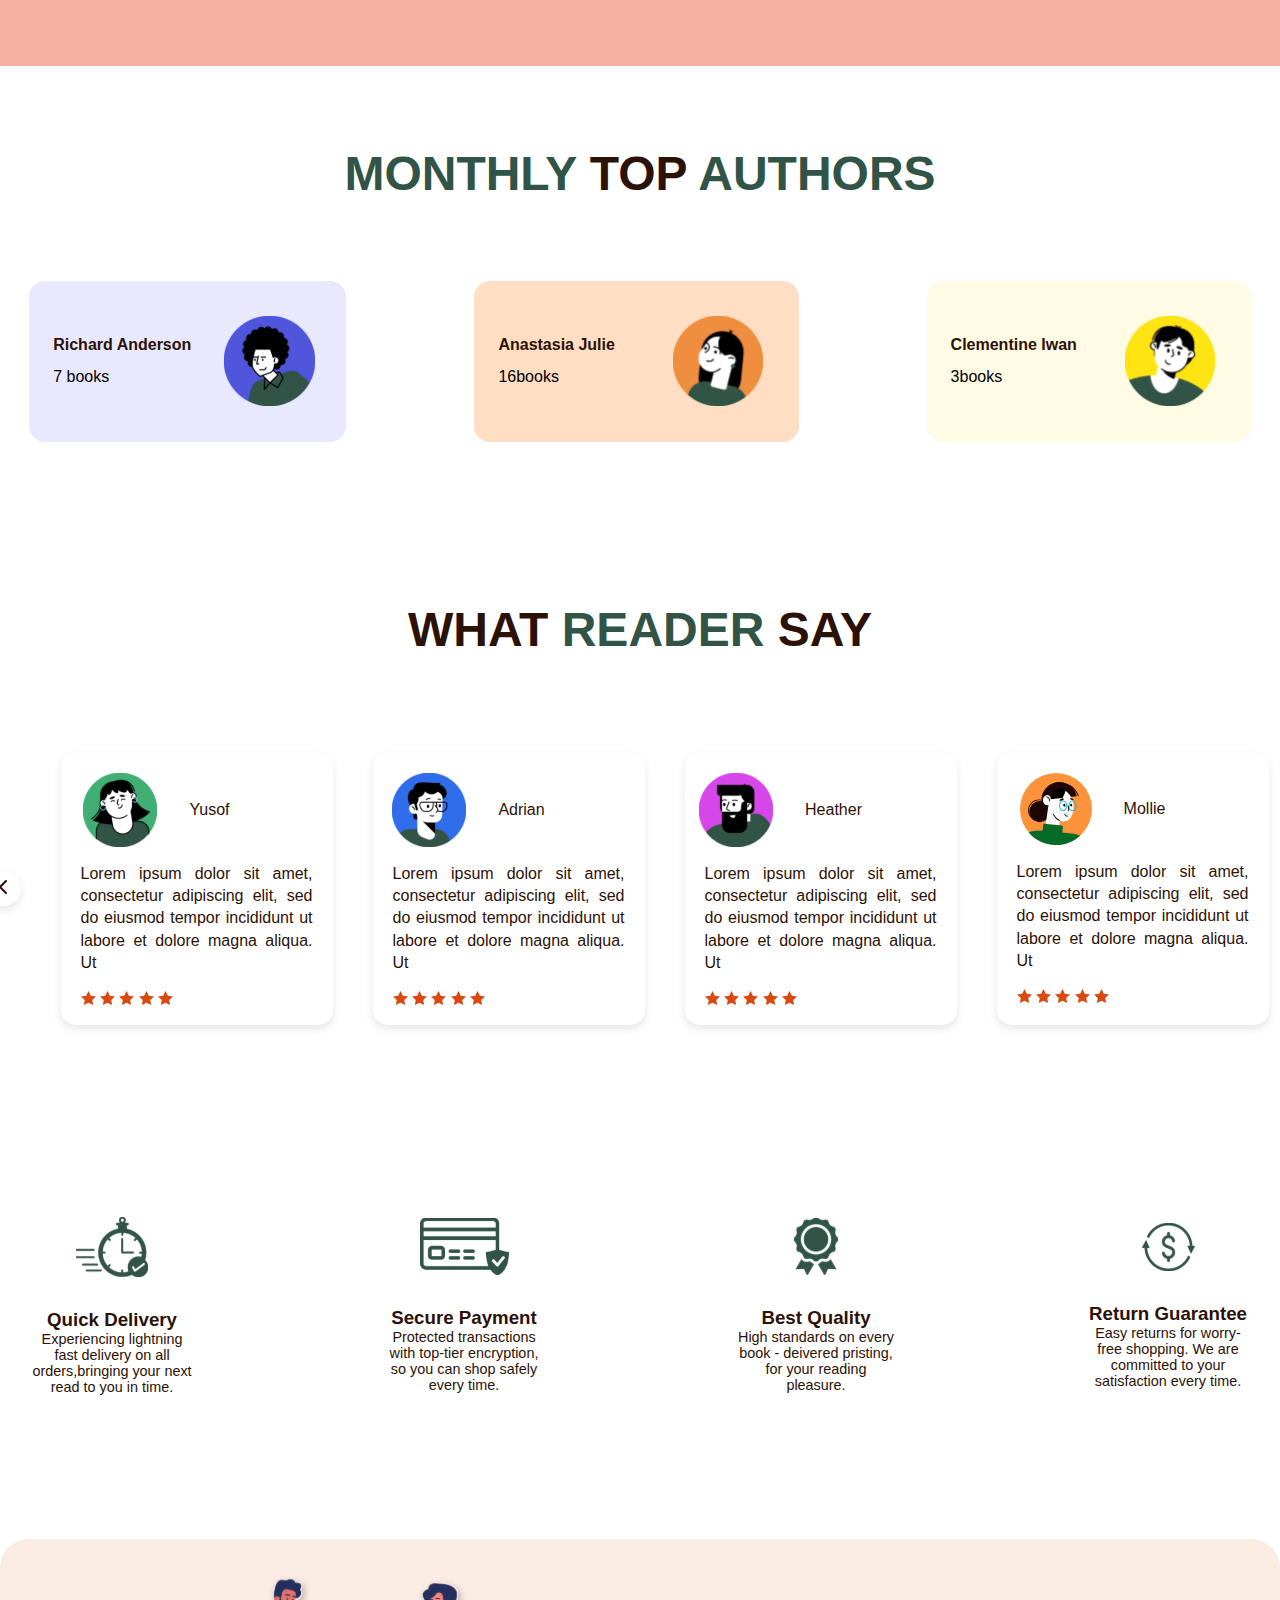
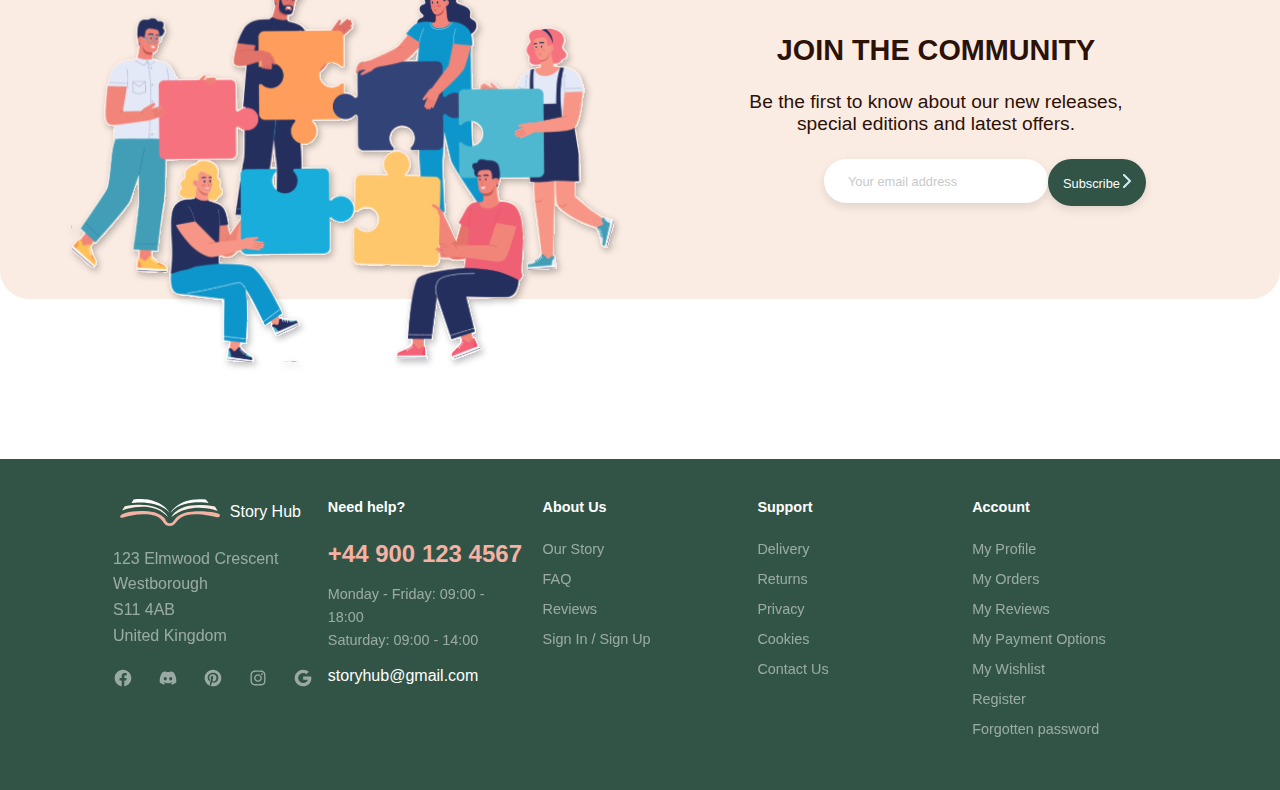
==== commit 53c95db2: "new commit" ====
--- a/index.html
+++ b/index.html
@@ -1,4 +1,3 @@
-
 <!DOCTYPE html>
 <html lang="en">
 
@@ -10,7 +9,7 @@
 </head>
 
 <body>
-  <!--Nav Barr-->
+  <!--Nav Bar-->
   <header class="header">
     <nav class="nav-bar">
       <ul class="nav-menus">
@@ -29,12 +28,10 @@
         <li><a href="">Contact us</a></li>
       </ul>
       
-      <div class="logo-container">
-        <div class="logo">
-          <a href="index.html"><img src="logo.svg" alt="store logo"></a>
-        </div>
-      </div>
-
+      <div class="logo">
+        <a href="index.html"><img src="logo.svg" alt="store logo"></a>
+      </div>
+    
       <div class="nav-icons">
         <a href=""> <img src="icon/search.svg" alt="search bar"></a>
         <a href="shopping-cart.html"> <img src="icon/cart.svg" alt="shopping cart"></a>
@@ -44,17 +41,15 @@
   </header>
 
   <!--Hero Section-->
-  <div class="trending">
-    <div class="hero">
-
+  <div class="hero-container">
       <div class="trending-content">
-        <h2 class="trending-title">
+        <h2>
           <span class="pink-text">Trending</span>
           <span class="green-text">Titles</span>
         </h2>
-        <p class="trending-subheading">Top reads currently</p>
+        <p>Top reads currently</p>
         <button class="buy-btn">
-          Buy now!
+          Buy now !
         </button>
       </div>
 
@@ -63,8 +58,6 @@
         <img src="bookcover/HPbook2.jpg" alt="Harry Potter Book 2" class="large-book">
         <img src="bookcover/HPbook3.jpg" alt="Harry Potter Book 3" class="small-book">
       </div> 
-
-    </div>
   </div>
 
   <!--Top seller-->
@@ -74,8 +67,9 @@
       <span class="brown-text">BOOKS</span>
     </h1>
 
+    <!--book 1 - check & mate-->
     <div class="book-container">
-      <div class="book-1">
+      <div class="book">
         <div class="circle"></div>
         <img src="bookcover/checkmate.jpg" alt="Check & Mate" class="book-cover">
         <div class="stars-ratings">
@@ -94,17 +88,141 @@
           Ali Hazelwood
         </p>
 
-        <div class="cart-btn">
-
+        <div class="checkout-info">
           <button class="book-price">
-            £5.9000000
+            £5.90
           </button>
-          
-          <img src="icon/cart.svg" alt="shopping-cart" class="cart-icon">
-          <div class="cart-circle"></div>
-        </div>
-
-      </div>
+
+          <div class="cart-btn">
+            <img src="icon/cart.svg" alt="shopping-cart" class="cart-icon">
+          </div>
+        </div>  
+      </div>
+
+      <!--book 2 - twisted love-->
+      <div class="book">
+        <div class="circle"></div>
+        <img src="bookcover/twisted-love.png" alt="twisted-love" class="book-cover">
+        <div class="stars-ratings">
+          <img src="icon/star-solid.svg" alt="star-solid">
+          <img src="icon/star-solid.svg" alt="star-solid">
+          <img src="icon/star-solid.svg" alt="star-solid">
+          <img src="icon/star-solid.svg" alt="star-solid">
+          <img src="icon/star-solid.svg" alt="star-solid">
+        </div>
+
+        <h3 class="book-name">
+          Twisted Love
+        </h3>
+
+        <p class="book-author">
+          Ana Huang
+        </p>
+
+        <div class="checkout-info">
+          <button class="book-price">
+            £8.90
+          </button>
+
+          <div class="cart-btn">
+            <img src="icon/cart.svg" alt="shopping-cart" class="cart-icon">
+          </div>
+        </div>  
+      </div>
+
+      <!--book 3 - iron flame -->
+      <div class="book">
+        <div class="circle"></div>
+        <img src="bookcover/iron-flame.jpg" alt="iron flame" class="book-cover">
+        <div class="stars-ratings">
+          <img src="icon/star-solid.svg" alt="star-solid">
+          <img src="icon/star-solid.svg" alt="star-solid">
+          <img src="icon/star-solid.svg" alt="star-solid">
+          <img src="icon/star-border.svg" alt="star-border">
+          <img src="icon/star-border.svg" alt="star-border">
+        </div>
+
+        <h3 class="book-name">
+          Iron Flame
+        </h3>
+
+        <p class="book-author">
+          Rebecca Yarros
+        </p>
+
+        <div class="checkout-info">
+          <button class="book-price">
+            £5.90
+          </button>
+
+          <div class="cart-btn">
+            <img src="icon/cart.svg" alt="shopping-cart" class="cart-icon">
+          </div>
+        </div>  
+      </div>
+
+      <!--book 4 - reckless-->
+      <div class="book">
+        <div class="circle"></div>
+        <img src="bookcover/reckless.jpg" alt="reckless" class="book-cover">
+        <div class="stars-ratings">
+          <img src="icon/star-solid.svg" alt="star-solid">
+          <img src="icon/star-solid.svg" alt="star-solid">
+          <img src="icon/star-solid.svg" alt="star-solid">
+          <img src="icon/star-border.svg" alt="star-border">
+          <img src="icon/star-border.svg" alt="star-border">
+        </div>
+
+        <h3 class="book-name">
+          Reckless
+        </h3>
+
+        <p class="book-author">
+          Lauren Roberts
+        </p>
+
+        <div class="checkout-info">
+          <button class="book-price">
+            £5.90
+          </button>
+
+          <div class="cart-btn">
+            <img src="icon/cart.svg" alt="shopping-cart" class="cart-icon">
+          </div>
+        </div>  
+      </div>
+
+      <!--book 5 - never lie-->
+      <div class="book">
+        <div class="circle"></div>
+        <img src="bookcover/never-lie.jpg" alt="never-lie" class="book-cover">
+        <div class="stars-ratings">
+          <img src="icon/star-solid.svg" alt="star-solid">
+          <img src="icon/star-solid.svg" alt="star-solid">
+          <img src="icon/star-solid.svg" alt="star-solid">
+          <img src="icon/star-border.svg" alt="star-border">
+          <img src="icon/star-border.svg" alt="star-border">
+        </div>
+
+        <h3 class="book-name">
+          Never Lie
+        </h3>
+
+        <p class="book-author">
+          Freida McFadden
+        </p>
+
+        <div class="checkout-info">
+          <button class="book-price">
+            £4.90
+          </button>
+
+          <div class="cart-btn">
+            <img src="icon/cart.svg" alt="shopping-cart" class="cart-icon">
+          </div>
+        </div>  
+      </div>
+      
     </div>
   </div>
 
@@ -183,115 +301,153 @@
   <!--Monthly Top Author-->
   <div class="top-authors"> 
     <h1 class="top-authors-heading">
-      <span class="green-text">Monthly</span>
-      <span class="brown-text">Top</span>
-      <span class="green-text">Authors</span>
+      <span class="green-text">MONTHLY</span>
+      <span class="brown-text">TOP</span>
+      <span class="green-text">AUTHORS</span>
     </h1>
 
     <div class="authors-container">
-      <div class="author-card">
-
-        <div class="author-profile" style="background-color: #E8E9FF;">
-          <img src="icon/profile1.svg" alt="Richard Anderson">
-
-          <div class="author info">
-            <p class="author-name">Richard Anderson</p>
-            <p class="author-book">7 books</p>
-          </div>
-        </div>
-
-        <div class="author-profile" style="background-color: #FFDEC3;">
-          <img src="icon/profile2.svg" alt="Anastasia Julie">
-
-          <div class="author info">
-            <p class="author-name">Anastasia Julie</p>
-            <p class="author-book">16books</p>
-          </div>
-        </div>
-
-        <div class="author-profile" style="background-color: #FFFBE4;">
-          <img src="icon/profile1.svg" alt="Clementine Iwan">
-
-          <div class="author info">
-            <p class="author-name">Clementine Iwan</p>
-            <p class="author-book">3books</p>
-          </div>
-        </div>
-
+      <div class="author-profile" style="background-color: #E8E9FF;">
+        <div class="author-info">
+          <p class="author-name">Richard Anderson</p>
+          <p class="author-book">7 books</p>
+        </div>
+        <img src="icon/profile1.svg" alt="Richard Anderson">
+      </div>
+
+      <div class="author-profile" style="background-color: #FFDEC3;">
+        <div class="author-info">
+          <p class="author-name">Anastasia Julie</p>
+          <p class="author-book">16books</p>
+        </div>
+        <img src="icon/profile2.svg" alt="Anastasia Julie">
+      </div>
+
+      <div class="author-profile" style="background-color: #FFFBE4;">
+        <div class="author-info">
+          <p class="author-name">Clementine Iwan</p>
+          <p class="author-book">3books</p>
+        </div>
+        <img src="icon/profile3.svg" alt="Anastasia Julie">
       </div>
     </div>
   </div>
 
   <!--Reviews-->
-
   <h1 class="reviews-heading">
     <span class="brown-text">WHAT</span>
-    <span class="green-text">BUYERS</span>
+    <span class="green-text">READER</span>
     <span class="brown-text">SAY</span>
   </h1>
 
-  <div class="reviews">
-    
-    <button class="left-right-click">
+  <!--review container-->
+  <div class="review-container">
+
+    <button class="left-click">
       <img src="icon/left-icon.svg" alt="left-icon" class="left-button">
     </button>
-
-    <!--review container-->
-    <div class="review-container">
-
-      <!--review 1-->
-      <div class="review-card">
+    
+    <!--review 1-->
+    <div class="review-card">
+
+      <div class="client-profile">
         <img src="icon/profile4.svg" alt="profile-4">
         <p class="reviewer-name">Yusof</p>
-        <p class="review-text">Good review blabla</p>        
-        <div stars-rating>
-          <img src="icon/star-solid.svg" alt="star-solid">
-          <img src="icon/star-solid.svg" alt="star-solid">
-          <img src="icon/star-solid.svg" alt="star-solid">
-          <img src="icon/star-solid.svg" alt="star-solid">
-          <img src="icon/star-solid.svg" alt="star-solid">
-        </div>
-      </div>
-
-      <!--review 2-->
-      <div class="review-card">
+      </div>
+      
+      <p class="review-text">
+        Lorem ipsum dolor sit amet, consectetur adipiscing elit, 
+        sed do eiusmod tempor incididunt ut labore et dolore 
+        magna aliqua. Ut 
+      </p>  
+
+      <div class="client-stars-rating">
+        <img src="icon/star-solid.svg" alt="star-solid">
+        <img src="icon/star-solid.svg" alt="star-solid">
+        <img src="icon/star-solid.svg" alt="star-solid">
+        <img src="icon/star-solid.svg" alt="star-solid">
+        <img src="icon/star-solid.svg" alt="star-solid">
+      </div>
+    </div>
+
+    <!--review 2-->
+    <div class="review-card">
+
+      <div class="client-profile">
         <img src="icon/profile5.svg" alt="profile-5">
         <p class="reviewer-name">Adrian</p>
-        <p class="review-text">Good review blabla</p>        
-        <div stars-rating>
-          <img src="icon/star-solid.svg" alt="star-solid">
-          <img src="icon/star-solid.svg" alt="star-solid">
-          <img src="icon/star-solid.svg" alt="star-solid">
-          <img src="icon/star-solid.svg" alt="star-solid">
-          <img src="icon/star-solid.svg" alt="star-solid">
-        </div>
-      </div>
-
-      <!--review 3-->
-      <div class="review-card">
+      </div>
+      
+      <p class="review-text">
+        Lorem ipsum dolor sit amet, consectetur adipiscing elit, 
+        sed do eiusmod tempor incididunt ut labore et dolore 
+        magna aliqua. Ut
+      </p> 
+
+      <div class="client-stars-rating">
+        <img src="icon/star-solid.svg" alt="star-solid">
+        <img src="icon/star-solid.svg" alt="star-solid">
+        <img src="icon/star-solid.svg" alt="star-solid">
+        <img src="icon/star-solid.svg" alt="star-solid">
+        <img src="icon/star-solid.svg" alt="star-solid">
+      </div>
+    </div>
+
+    <!--review 3-->
+    <div class="review-card">
+
+      <div class="client-profile">
         <img src="icon/profile6.svg" alt="profile-6">
         <p class="reviewer-name">Heather</p>
-        <p class="review-text">Good review blabla</p>        
-        <div stars-rating>
-          <img src="icon/star-solid.svg" alt="star-solid">
-          <img src="icon/star-solid.svg" alt="star-solid">
-          <img src="icon/star-solid.svg" alt="star-solid">
-          <img src="icon/star-solid.svg" alt="star-solid">
-          <img src="icon/star-solid.svg" alt="star-solid">
-        </div>
-      </div>
-    </div>
-
-    <button class="left-right-click">
+      </div>
+      
+      <p class="review-text">
+        Lorem ipsum dolor sit amet, consectetur adipiscing elit, 
+        sed do eiusmod tempor incididunt ut labore et dolore 
+        magna aliqua. Ut
+      </p>  
+
+      <div class="client-stars-rating">
+        <img src="icon/star-solid.svg" alt="star-solid">
+        <img src="icon/star-solid.svg" alt="star-solid">
+        <img src="icon/star-solid.svg" alt="star-solid">
+        <img src="icon/star-solid.svg" alt="star-solid">
+        <img src="icon/star-solid.svg" alt="star-solid">
+      </div>
+    </div>
+
+    <!--review 4-->
+    <div class="review-card">
+
+      <div class="client-profile">
+        <img src="icon/profile7.svg" alt="profile-7" class="special-profile">
+        <p class="reviewer-name">Mollie</p>
+      </div>
+      
+      <p class="review-text">
+        Lorem ipsum dolor sit amet, consectetur adipiscing elit, 
+        sed do eiusmod tempor incididunt ut labore et dolore 
+        magna aliqua. Ut
+      </p>  
+            
+      <div class="client-stars-rating">
+        <img src="icon/star-solid.svg" alt="star-solid">
+        <img src="icon/star-solid.svg" alt="star-solid">
+        <img src="icon/star-solid.svg" alt="star-solid">
+        <img src="icon/star-solid.svg" alt="star-solid">
+        <img src="icon/star-solid.svg" alt="star-solid">
+      </div>
+    </div>
+
+    <button class="right-click">
       <img src="icon/right-icon.svg" alt="right-icon" class="right-button">
     </button>
-
   </div>
 
   <!--website advantage-->
   <div class="advantage-container">
 
-    <div advantage-card>
+    <div class="advantage-card">
       <img src="icon/delivery-icon.svg" alt="quick-delivery-icon">
       <h3>Quick Delivery</h3>
       <p>Experiencing lightning fast delivery on all orders,bringing
@@ -299,7 +455,7 @@
       </p>
     </div>
 
-    <div advantage-card>
+    <div class="advantage-card">
       <img src="icon/payment-icon.svg" alt="secure-payment-icon">
       <h3>Secure Payment</h3>
       <p>Protected transactions with top-tier encryption, so you 
@@ -307,7 +463,7 @@
       </p>
     </div>
 
-    <div advantage-card>
+    <div class="advantage-card">
       <img src="icon/quality-icon.svg" alt="best-quality-icon">
       <h3>Best Quality</h3>
       <p>High standards on every book - deivered pristing, for your 
@@ -315,7 +471,7 @@
       </p>
     </div>
 
-    <div advantage-card>
+    <div class="advantage-card">
       <img src="icon/return-icon.svg" alt="return-guarantee-icon">
       <h3>Return Guarantee</h3>
       <p>Easy returns for worry-free shopping. We are committed to your 
@@ -324,27 +480,28 @@
     </div>
   </div>
 
-  <div class="subscribe">
-
-    <div class="subscribe-container">
-
-      <img src="icon/community.svg" alt="community" class="community-pic">
-
+  <!--subscribe-->
+  <div class="subscribe-container">
+    <img src="icon/community.svg" alt="community" class="community-pic">
+
+    <div class="subscribe-info">
       <h2>JOIN THE COMMUNITY</h2>
       <p>Be the first to know about our new releases, special editions
         and latest offers. 
       </p>
 
-      <button class="email-btn"> 
-        Your email address
-      </button>
-
-      <button class="subscribe-btn">
-        Subscribe <img src="icon/right-icon.svg" alt="icon-right" class="icon-right">
-      </button>
-
-    </div>
-  </div>
+      <div class="subscribe-btn-div">
+        <button class="email-btn"> 
+          Your email address
+        </button>
+  
+        <button class="subscribe-btn">
+          Subscribe <img src="icon/right-icon.svg" alt="icon-right" class="icon-right">
+        </button>
+      </div>
+    </div>
+  </div>
+  
 
   <!--footer-->
   <footer class="footer">
@@ -427,4 +584,4 @@
 
 </body>
 
-</html>
+</html>--- a/style.css
+++ b/style.css
@@ -26,118 +26,103 @@
 /*nav bar*/
 .header {
   background-color: #315446;
-  color: white;
-  padding: 20px 0; 
-}
-
-.nav-bar { /*when scroll, can see the top*/
+  padding: 1.2rem 1rem; 
+  margin-bottom: 3rem;
+}
+
+.nav-bar {
   display: flex;
   align-items: center;
   justify-content: space-between;
-  max-width: 1200px;
+  max-width: 1440px;
   margin: auto;
-  padding: 0 20px;
+  padding: 0 2rem;
 }
 
 .nav-menus {
   list-style: none;
   display: flex;
-  gap: 5%;
-  width: 45%;
+  gap: 3rem;
+  /* width: 45%; */
+}
+
+.nav-menus li a {
+  color: white;
+  text-decoration: none;
+  font-size:1rem;
 }
 
 .nav-menus li {
   display: flex;
   align-items: center;
-  gap: 5px;
-  color: white;
+  gap: 1rem;
+  /* color: white; */
 }
 
 .nav-menus img:hover{
   opacity: 0.5;
 }
 
-.nav-menus li a {
-  color: white;
-  text-decoration: none;
-  font-size: 16px;
-}
-
-.logo-container {
-  flex: 1;
-  display: flex;
-  justify-content: start;
+.logo {
+  /* flex: 1; */
+  display: flex;
+  justify-content: center;
   align-items: center;
   cursor: pointer;
 }
 
-.logo img{
-  width: 120px;
-}
-
 .nav-icons {
   color: white;
   display: flex;
-  gap: 40%;
-  width: 10%;
-  margin-right: 20px;
+  gap: 3.2rem;
   cursor: pointer;
 }
 
 /*hero section*/
-/*trending column*/
-.trending {
-  text-align: left;
-  padding: 50px 20px;
-  justify-content: space-between;
-  display: block;
-  margin: 100px;
+.hero-container {
+  display: flex;
+  flex-direction: row;
+  justify-content: center;
+  align-items: center;
+  padding: 8rem 5rem;
+  gap: 8rem;
+  margin-bottom: 5rem;
 }
 
 .trending-content { 
-  flex: 1;
-  display: flex;
-  flex-direction: column;
-  justify-content: center;
-  height: 150px;
-}
-
-.hero {
-  display: flex;
-  justify-content: space-between;
-  align-items: center;
-  gap: 20px;
-  max-width: 2000px;
-  margin: auto;
-}
-
-.trending-title {
-  font-size: 3rem;
-  margin-bottom: 0.5%;
-  white-space: nowrap;
-}
-
-.trending-subheading {
-  color: #2C1106;
-  margin-bottom: 1%;
-  white-space: nowrap;
-  font-size: 1.5rem;
+  display: flex;
+  flex-direction: column;
+  line-height: 3rem;
+  /* flex: 1;
+  height: 150px; */
+}
+
+.trending-content h2 {
+  font-size: 3.5rem;
+  margin-bottom: 0.5rem;
+  /* white-space: nowrap; */
+}
+
+.trending-content p {
+  font-size: 1.2rem;
+  color: #2C1106;
+
 }
 
 .buy-btn {
-  margin-top: 20px;
+  margin-top: 2rem;
+  font-size: 1.2rem;
   color: white;
   background-color: #315446;
-  padding: 10px 20px;
+  padding: 1rem 0;
   border: none;
-  border-radius: 5px;
+  border-radius: 0.9rem;
   cursor: pointer;
-  width: 150px;
+  width: 15rem;
 }
 
 /*harrypotter column*/ 
 .harrypotter-container {
-  width: 60%;
   display: flex;
   align-items: center;
   justify-content: center;
@@ -145,41 +130,40 @@
 
 /* .harry-potter  */
 .large-book {
-  width: 230px;
+  width: 20rem;
   margin-left: -30px;
   margin-right: -30px;
   z-index: 1;
-  border-radius: 5px;
+  border-radius: 0.8rem;
 }
 
 .small-book {
-  width: 200px;
-  border-radius: 4px;
-}
-
+  width: 15rem;
+  border-radius: 0.8rem;
+}
+
+/*top 10 book section*/
 .top-seller {
   display: block;
-  margin: 50px;
 }
 
 .top10-heading {
   display: block;
   text-align: center;
-  margin: 50px;
-  font-size: 3rem;
+  margin-bottom: 5rem;
+  font-size: 3.5rem;
 }
 
 .book-container {
-  padding: 15px;
-  text-align: center;
-  width: 150px;
+  display: flex;
+  justify-content: space-between;
+  align-items: center;
+  padding: 0 5rem;
+  text-align: center;
   position: relative;
-  display: flex;
-  flex-direction: column;
-  align-items: center;
-}
-
-.book-1 {
+}
+
+.book {
   padding: 15px;
   text-align: center;
   width: 150px;
@@ -196,25 +180,27 @@
   margin-bottom: 10px;
 }
 
-/* .book-1 {
-  display:flex;
-} */
 .circle { /*not going behind the book*/
-  z-index: 0;
   position: absolute;
-  width: 150px;
-  height: 150px;
+  width: 10rem;
+  height: 10rem;
   background-color: #315446;
   border-radius: 50%;
+  margin-top: 0.9rem;
 }
 
 .stars-ratings {
   justify-content: left;
+  margin: 0.5rem 0;
+  margin-right: 1.8rem;
+  width: 9rem;
 }
 
 .book-name {
   text-align: left;
   color: #2C1106;
+  width: 8rem;
+  margin-left: 0.3rem;
 }
 
 .book-author {
@@ -222,15 +208,23 @@
   font-weight: lighter;
   text-align: left;
   margin-top: 5px;
-  color: #2C1106;
+  margin-left: 2.4rem;
+  color: #2C1106;
+  margin-right: 2rem;
+  width: 8rem;
+}
+
+.checkout-info {
+  display: flex;
+  align-items: center;
 }
 
 .book-price {
-  width: 120px;
-  margin-top: 5px;
-  padding: 8px;
+  width: 8rem;
+  margin-top: 0.8rem;
+  padding: 0.65rem;
   border: none;
-  border-radius: 5px;
+  border-radius: 0.9rem;
   color: white;
   background-color: #315446;
   font-size: 0.9rem;
@@ -240,48 +234,53 @@
 
 .cart-btn { /*not align with the book infos*/
   background-color: #C0D8CE;
-  width: 40px;
-  height: 40px;
-  border-radius: 50%;
+  width: 2.5rem;
+  height: 2.5rem;
+  border-radius: 1.2rem;
+  margin-top: 0.8rem;
+  position: absolute;
+  margin-left: 7rem;
 }
 
 .cart-icon { /*why is it not turning green and it's not centralised*/
-  justify-content: center;
-  align-items: center;
+  margin-top: 0.55rem;
+  margin-right: 0.1rem;
   color: #315446;
   z-index: 1;
-
-}
+}
+
+/*genre section*/
 
 .genre-heading {
   display: block;
-  padding: 50px;
+  padding: 5rem;
   text-align: center;
   font-size: 3rem;
 }
 
 .genres-container {
-  width: 85%;
-  height: 500px;
-  margin: 0 auto;
+  position: relative;
+  display: flex;
+  text-align: center;
+  flex-direction: column;
+  width: 75rem;
+  height: 40rem;
+  margin: 0rem 10rem 0rem 10rem;
   border-radius: none;
   box-shadow: 0 4px 10px rgba(0,0,0,0.1);
-  display: flex;
-  text-align: center;
-  flex-direction: column;
-  justify-content: space-between;
-  padding: 6%;
+  justify-content: flex-end; 
+  padding: 8rem;
 }
 
 .genres-grid {
-  width: 75%;
-  height: 75%;
+  width: 60rem;
+  height: 40rem;
   display: grid;
   grid-template-columns: repeat(4,1fr);
-  gap: 40px;
+  gap: 3rem;
   justify-items: center;
   align-items: center;
-  margin-bottom: 30px;
+  margin-bottom: 8rem;
 }
 
 .genres-category {
@@ -292,13 +291,10 @@
 }
 
 .genres-category .circle {
-  width: 150px;
-  height: 150px;
+  width: 10rem;
+  height: 10rem;
   border-radius: 50%;
   background-color: #FAECE3;
-  display: flex;
-  align-items: center;
-  justify-content: center;
   margin-bottom: 10px;
 }
 
@@ -306,24 +302,30 @@
   width: 70%;
   height: 70%;
   object-fit: contain;
+  margin-left: 1.8rem;
+  margin-top: 1.5rem;
 }
 
 .genres-category p {
   color: #2C1106;
+  margin-top: 12rem;
 }
 
 .browse-btn {
+  position: absolute;
   background-color: #315446;
   color: white;
   border: none;
-  border-radius: 25px;
-  margin: 20px;
-  padding: 10px 0;
-  width: 150px;
+  border-radius: 1rem;
+  padding: 12px 0;
+  width: 9rem;
   font-size: 0.8rem;
+  font-weight: bold;
   cursor: pointer;
   text-align: center;
   justify-content: center;
+  align-self: center;
+  margin-top: 8rem; /*it is not changing the position*/
 }
 
 .browse-btn:hover {
@@ -332,79 +334,134 @@
 
 /*A story for every world*/
 .story-text {
-  text-align: center;
-  padding: 30%;
+  justify-content: center;
+  text-align: center;
+  font-size: 4rem;
+  padding: 30rem 10rem;
   background-color: #F4B1A4;
   color: #315446;
-  margin-top: 10px;
-}
-
+  margin-top: -5rem;
+  margin-bottom: 5rem;
+  z-index: -1;
+}
+
+/*monthly top authors*/
 .top-authors-heading {
-  margin: 50px;
+  margin: 5rem;
   font-size: 3rem;
   text-align: center;
 }
 
 .authors-container {
   display: flex;
-  gap: 20px;
-  justify-content: center;
-  flex-wrap: wrap;
-}
-
-/*.author-card {
-  display: flex;
-  align-items: center;
-  background-color: white;
-  border-radius: 15px;
-  padding: 20px;
-  box-shadow: 0 4px 10px rgba(0,0,0,0.1);
-  width: 300px;
-  gap: 15px;
-}*/
+  gap: 8rem;
+  justify-content: center;
+  margin-bottom: 10rem;
+}
 
 .author-profile {
-  width: 300px;
-  height: 200px;
-  padding: 20px;
-  border-radius: 10px;
-  flex-direction: column;
-  justify-content: center;
-  align-items: center;
+  display: flex;
+  padding: 1.5rem;
+  border-radius: 1rem;
+  flex-direction: row;
+  justify-content: center;
+  align-items: center;
+  gap: 0.2rem;
 }
 
 .author-profile img {
-  width: 50%;
-  height: 50%;
+  width: 80%;
+  height: 80%;
   object-fit: contain;
   justify-content: right;
 }
 
 .author-info  {
   text-align: left;
+  line-height: 2rem;
 }
 
 .author-name {
   font-weight: bold;
   color: #2C1106;
-}
-
-.reviews {
-  display: flex;
-  align-items: center;
-  gap: 20px;
-  width: 90%;
-  max-width: 1200px;
-  position: relative;
+  width: 10rem;
+}
+
+/*client review - it's not centralised*/ 
+.client-review {
+  display: flex;
 }
 
 .reviews-heading {
-  margin: 50px;
+  margin: 6rem;
   font-size: 3rem;
   text-align: center;
 }
 
-.left-right-click {
+.review-container {
+  display: flex;
+  gap: 2.5rem;
+  justify-content: center;
+  align-items: center;
+  align-self: center;
+  margin-bottom: 10rem;
+}
+
+.review-card {
+  width: 17rem;
+  height: 17rem;
+  padding: 20px;
+  border: none;
+  border-radius: 15px;
+  box-shadow: 0 4px 10px rgba(0,0,0,0.1);
+  background-color: white;
+  display: flex;
+  flex: 0 0 auto;
+  flex-direction: column;
+  align-items: center;
+  text-align: center;
+}
+
+.client-profile {
+  display: flex;
+  justify-content: center;
+  align-items: center;
+  gap: 2rem;
+  margin-right: 5rem;
+  margin-bottom: 1rem;
+  color: #2C1106;
+}
+
+.client-profile .special-profile {
+  width: 4.5rem;
+}
+
+.review-text {
+  text-align: justify;
+  line-height: 1.4rem;
+  margin-bottom: 1rem;
+  color: #2C1106;
+}
+
+.client-stars-rating {
+  text-align: left;
+  justify-content: left;
+  align-self: flex-start;
+}
+
+.left-click {
+  width: 35px;
+  height: 35px;
+  border: none;
+  border-radius: 50%;
+  box-shadow: 0 4px 10px rgba(0,0,0,0.1);
+  background-color: white;
+  margin-left: 4rem; /*why does the shape move when i adjust the margin*/
+  cursor: pointer;
+  flex-shrink: 0;
+}
+
+.right-click {
   width: 35px;
   height: 35px;
   border: none;
@@ -416,106 +473,124 @@
   justify-content: center;
   align-items: center;
   cursor: pointer;
-}
-
-.left-right-click:hover {
+  flex-shrink: 0;
+
+}
+
+.left-click:hover {
   background-color: #f8f7f7;
 }
 
-.left-button {
-  position: absolute;
-}
-
-.review-card {
-  width: 250px;
-  height: 200px;
-  padding: 20px;
-  border: none;
-  border-radius: 15px;
-  box-shadow: 0 4px 10px rgba(0,0,0,0.1);
-  background-color: white;
-  display: flex;
-  flex: 0 0 auto;
-  flex-direction: column;
-  align-items: center;
-  text-align: center;
-}
-
-.review-container {
-  display: flex;
-  gap: 20px;
-  flex-wrap: nowrap;
-}
-
+.right-click:hover{
+  background-color: #f8f7f7;
+}
 
 /*advantage container*/ 
 .advantage-container {
   display: flex;
-  gap: 20px;
-  flex-wrap: nowrap;
-  margin: 80px;
+  justify-content:center;
+  align-items: center;
+  gap: 12rem;
+  padding: 2rem;
+  margin-bottom: 5rem;
 }
 
 .advantage-card {
-  justify-content: center;
-  align-items: center;
-  color: #2C1106;
+  display: flex;
+  flex-direction: column;
+  justify-content: center;
+  align-items: center;
+  color: #2C1106;
+}
+
+.advantage-card img {
+  margin-bottom: 2rem;
+  justify-content: center;
 }
 
 .advantage-card p {
   font-size: 0.9rem;
   color: #2C1106;
+  text-align: center;
+  margin-bottom: 2rem;
+  width: 10rem; 
 }
 
 /*subscribe section*/
-.subscribe {
+.subscribe-container {
+  display: flex;
+  justify-content: center;
+  align-items: center;
   background-color: #FAECE3;
-  width: 85%;
-  height: 280px;
-  justify-content: center;
-  align-items: center;
-  margin: 80px;
-  border-radius: 10px;
-  display: flex;
-  flex-direction: column;
-}
-
+  width: 80rem;
+  margin: auto;
+  margin-bottom: 10rem;
+  height: 22.5rem;
+  border-radius: 1.8rem;
+  padding: 1rem;
+  gap: 2rem;
+  position: relative;
+}
 
 .community-pic {
-  width: 50%;
-  margin-left: 20px;
-  margin-top: 15px;
-}
-
-.subscribe-container h2{
-  color: #2C1106;
-}
-
-.subscribe-container p {
-  color: #2C1106;
-  font-size: 0.9rem;
+  position: relative;
+  width: 35rem;
+  margin-top: 6.8rem;
+  right: 5rem;
+}
+
+.subscribe-info {
+  display: flex;
+  flex-direction: column;
+  justify-content: center;
+  align-items: center;
+}
+
+.subscribe-info h2{
+  font-size: 1.8rem;
+  color: #2C1106;
+  margin-bottom: 1.5rem;
+}
+
+.subscribe-info p {
+  color: #2C1106;
+  font-size: 1.2rem;
+  font-weight: lighter;
+  margin-bottom: 1.5rem;
+  text-align: center;
+  width: 25rem;
 }
 
 .email-btn {
   background-color: white;
   color: #C9C9C9;
   border: none;
-  border-radius: 30px;
+  border-radius: 8rem;
+  font-size: 0.8rem;
   box-shadow: 0 4px 10px rgba(0,0,0,0.1);
-  padding: 15px 120px 15px 12px;
+  width: 14rem;
+  padding: 0.9rem 1.5rem;
+  text-align: left;
 } 
 
 .subscribe-btn {
+  justify-content: center;
+  align-items: center;
   background-color: #315446;
   color: white;
   border: none;
   border-radius: 30px;
+  font-size: 0.8rem;
   box-shadow: 0 4px 10px rgba(0,0,0,0.1);
   padding: 15px;
+  margin-right: 5rem ;
+  position: absolute;
+  cursor: pointer;
 }
 
 .subscribe-btn img {
   color: white;
+  filter: invert(1);
 }
 
 /*footer*/
@@ -643,11 +718,12 @@
 
 .cart-progress {
   display: flex;
-  justify-content: center;
-  align-items: center;
-  gap: 50px;
-  height: 200px;
+  justify-content: center ;
+  align-items: center;
+  gap: 4rem;
+  padding: 2rem;
   width: 100%;
+  margin: 5rem 0;
 }
 
 .number-container {
@@ -655,81 +731,109 @@
   flex-direction: column;
   justify-content: center;
   align-items: center;
-  gap: 10px;
-}
-
-.number-circle-now {
-  width: 50px;
-  height: 50px;
+  gap: 0.2rem;
+  margin-top: 1.5rem;
+}
+
+.progress-now {
+  display: flex;
+  justify-content: center;
+  align-items: center;
   background-color: #315446;
+  color: white;
+  width: 3rem;
+  height: 3rem;
   border-radius: 50%;
-  display: flex;
-  justify-content: center;
-  align-items: center;
-  color: white;
-}
-
-.number-circle-later {
-  width: 50px;
-  height: 50px;
+  margin-bottom: 20px;
+}
+
+.progress-later {
+  display: flex;
+  justify-content: center;
+  align-items: center;
   background-color: #F0F0F0;
+  color: #2C1106;
+  width: 3rem;
+  height: 3rem;
+  text-align: center;
   border-radius: 50%;
-  display: flex;
-  justify-content: center;
-  align-items: center;
-  display: flex;
-  color: #2C1106;
-}
-
-.circle-text {
-  color: #2C1106;
-}
-
-.line {
-  width: 100px;
-  height: 2px;
-  background-color: #315446;
-  display: flex;
+  margin-bottom: 20px;
+}
+
+.delemeter {
+  width: 10rem;
+  height: 0.12rem;
+  background-color: #C9C9C9;
 }
 
 /*shopping cart section*/
+.order-info {
+  display: flex;
+  align-items: flex-start;
+}
+
+.shopping-cart-container {
+  display: flex;
+  flex-direction: column;
+  gap: 2.5rem;
+  width: 60rem;
+  margin-left: 6rem;
+  margin-right: 3.8rem;
+  justify-content: space-between;
+}
+
+.shopping-cart-title {
+  display: flex;
+  flex-direction: column;
+  justify-content: space-between;
+}
+
 .shopping-cart-heading {
-  font-size: 1rem;
-  color: #2C1106;
-  margin-bottom: 20px;
-  margin-left: 20px;
-}
-
-.shopping-cart-container {
-  display: flex;
-  gap: 20px;
-  width: 80%;
-  margin-left: 50px;
+  display: flex;
   justify-content: space-between;
+  font-size: 0.9rem;
+  color: #2C1106;
+  margin-bottom: 1rem;
+  padding: 2rem;
+}
+
+.shopping-cart-delimeter {
+  width: 100%;
+  height: 0.1rem;
+  background-color: #C9C9C9;
+  align-self: center;
 }
 
 .shopping-cart-details table {
   width: 100%;
   border-collapse: collapse;
-  margin-bottom: 20px;
+  margin-bottom: 5rem;
 }
 
 .shopping-cart-details th {
-  text-align: left;
+  text-align: center;
   color: #B7B7B7;
   font-weight: normal;
-  padding-bottom: 10px;
+  padding-bottom: 1rem;
 }
 
 .shopping-cart-details td {
-  padding: 10px 0;
+  text-align: center;
+  padding: 0.8rem 0;
   vertical-align: middle;
 }
 
 .shopping-cart-details .product {
-  display: flex;
-  gap: 10px;
-  align-items: center;
+  display: flex; /*issue*/
+  gap: 1rem;
+  align-items: center;
+}
+
+.shopping-cart-details .book-details { /*issue*/
+  display: flex;
+  flex-direction: column;
+  line-height: 1.3rem;
+  justify-content: left;
 }
 
 .shopping-cart-details .product img {
@@ -780,7 +884,7 @@
 .continue-shopping {
   color: #2C1106;
   text-decoration: none;
-  font-size: 0.9rem;
+  font-size: 1rem;
   margin-top: 10px;
   display: flex;
 }
@@ -793,29 +897,394 @@
 /*order summary*/
 .order-summary {
   background-color: #FAECE3;
+  width: 25rem;
+  padding: 3rem;
+  height: 60rem;
+  margin-top: -1rem;
+}
+
+.order-summary h2 {
+  font-size: 1.4rem;
+  color: #2C1106;
+  margin-bottom: 2.8rem;
+}
+
+.order-summary-delemeter {
+  width: 18rem;
+  height: 0.1rem;
+  background-color: #8E8E8E;
+}
+
+.bold-summary-heading {
+  font-weight: bold;
+  margin-bottom: 0.9rem;
+}
+
+.summary-item {
+  display: flex;
+  justify-content: space-between; /*how can i make it that the space is different size*/
+  margin-bottom: 2.5rem;
+  margin-top: 2.2rem;
+}
+
+.shipping-info {
+  margin-bottom: 2.5rem;
+  line-height: 1.8rem;
+}
+
+.shipping-info .subheading {
+  display: flex;
+  justify-content: space-between;
+  margin-bottom: 10px;
+  font-weight: lighter; /*need see result with a diff font*/
+}
+
+.code-box { 
+  display: flex;
+  justify-content: center;
+  align-items: center;
+  border: none;
+  border-radius: 8px;
   padding: 20px;
-  flex: 0 0 300px;
-}
-
-.line {
-  width: 280px;
+  width: 100%;
+  color: #C9C9C9;
+  margin: 2.5rem 0;
+  font-size: 0.9rem;
+}
+
+.apply-btn {
+  border: none;
+  border-radius: 8px;
+  width: 8rem;
+  padding: 1rem 0.5rem;
+  text-align: center;
+  font-weight: bold;
+  background-color: #315446;
+  color: white;
+  margin-bottom: 2.5rem;
+}
+
+.order-summary-delemeter2 {
+  width: 18rem;
+  height: 0.1rem;
+  background-color: #8E8E8E;
+  margin-bottom: 2.5rem;
+}
+
+.total-cost {
+  display: flex;
+  justify-content: space-between;
+  margin-bottom: 1.5rem;
+}
+
+.price {
+  color: #555555;
+}
+
+.checkout-btn {
+  border: none;
+  border-radius: 8px;
+  width: 18rem;
+  padding: 1rem 0.5rem;
+  font-weight: bold;
+  background-color: #315446;
+  color: white;
   margin-bottom: 20px;
-  color: w;
-}
-
-.order-summary h2 {
+  cursor: pointer;
+  text-decoration: none;
+}
+
+/* checking out page */
+.sign-in-container {
+  display: flex;
+  justify-content: center;
+  align-items: top;
+  padding: 2rem;
+}
+
+.sign-in-heading {
+  color: #2C1106;
+  margin-bottom: 2.5rem;
+  padding: 0 3.2rem;
+}
+
+.checking-out-delemeter1{
+  width: 80rem;
+  height: 0.12rem;
+  background-color: #C9C9C9;
+  padding: 0 2rem; /*issue - not moving the placement*/
+}
+
+.registered-user {
+  display: flex;
+  flex-direction: column;
+  width: 45rem;
+  padding: 2rem;
+}
+
+.registered-user h2 {
+  margin-bottom: 30px;
+  margin-bottom: 3rem;
+}
+
+.registered-user p {
+  color: #B7B7B7;
+  margin-bottom: 1.2rem;
+}
+
+.registered-user input {
+  width: 24rem;
+  padding: 1.2rem;
+  border-radius: 0.6rem;
+  border-color: #B7B7B7; /*border radius have 2 colour*/
+  margin-bottom: 2.5rem;
+}
+
+.forget-password {/*i set same attribtues to all p, can i set exception to this*/
+  color: black;  /*not turning black*/
+  margin-bottom: 2rem; /*not working*/
+  font-style: italic;
+}
+
+.sign-in-btn {
+  background-color: #315446;
+  border: none;
+  border-radius: 0.6rem;
   font-size: 1rem;
+  width: 24rem;
+  padding: 1.2rem 1rem;
+  color: white;
+  margin-bottom: 3rem;
+  margin-top: 1rem;
+}
+
+.checking-out-delemeter2 {
+  width: 0.14rem;
+  height: 120rem;
+  background-color: #C9C9C9;
+  margin-right: 2rem;
+}
+
+/*guest checkout*/
+.guest-checkout {
+  display: flex;
+  flex-direction: column;
+  width: 45rem;
+  padding: 2rem;
+  margin-left: 4rem;
+}
+
+.check-out-heading {
+  color: #2C1106;
+  margin-bottom: 30px;
+  margin-bottom: 3rem;
+}
+
+.guest-checkout p {
+  color: #B7B7B7;
+  margin-bottom: 1.2rem;
+}
+
+.guest-checkout input {
+  width: 24rem;
+  padding: 1.2rem;
+  border-radius: 0.6rem;
+  border-color: #B7B7B7; /*border radius have 2 colour*/
+  margin-bottom: 2.5rem;
+}
+
+.promotion-question{
+  width: 24.5rem;
+  line-height: 1.6rem;
+  margin-top: -1rem;
+}
+
+.promotion-box {
+  display: flex;
+  flex-direction: column;
+  justify-content: center;
+  align-items: center;
+  width: 24rem;
+  height: 10rem;
+  background-color: #F5F5F5;
+  border-radius: 0.6rem;
+}
+
+.promotion-box .first-line {
+  display: flex;
+  justify-content: center;
+  align-items: center;
+  margin-left: 1rem;
+}
+
+.promotion-box p {
+  width: 20rem;
+  line-height: 1.5rem;
+}
+
+.guest-checkout h3 {
+  color: #2C1106;
+  margin: 2.5rem 0;
+}
+
+.title { /*arrow is to close to the border*/
+  width: 24rem;
+  padding: 1.2rem;
+  border-radius: 0.6rem;
+  margin-bottom: 2.5rem;
+  color: #B7B7B7;
+  background-color:#f0f0f0 ;
+  border-color: #B7B7B7;
+  border-width: 2px;
+  font-size: 0.95rem;
+}
+
+.name-div {
+  display: flex;
+  justify-content: center;
+  align-items: center;
+  gap: 1.5rem;
+  margin-right: 16.8rem;
+}
+
+.name-div input {
+  width: 11.2rem;
+  font-size: 0.95rem;
+}
+
+.address-line {
+  display: flex;
+  justify-content: center;
+  align-items: center;
+  gap: 1.5rem;
+  margin-right: 16.8rem;
+}
+
+.address-line input {
+  width: 11.2rem;
+  font-size: 0.95rem;
+}
+
+.name-box.name { /*want to stack it horizontally*/
+  display: flex;
+  flex-direction: column;
+  font-size: 0.95rem;
+}
+
+.address-info {
+  display: flex;
+  flex-direction: column;
+  justify-content: center;
+  align-items: left;
+  margin-bottom: 1rem;
+  width: 11.2rem;
+  gap: 2rem;
+}
+
+.address-city { /*want to make it align with the rest*/ /*row messed up when shrink*/
+  display: flex;
+  justify-content: center;
+  align-items: center;
+}
+
+.adress-city.input-box {
+  width: 11.2rem;
+  font-size: 0.95rem;
+}
+
+.delivery-instruction {
+  width: 60%;
+  margin-bottom: 15px;
+}
+
+.delivery-instruction-subheading { /*it clashed with the general p*/ /*does line height not change the gap*/
+  color: #8D8D8D;
+  margin-bottom: 15px;
+  width: 60%;
+  line-height: 15px;
+}
+
+.delivery-input-box {
+  padding: 40px;
+}
+
+.delivery-checkbox {
+  display: flex;
+  width: 60%;
+}
+
+/*payment page*/
+.payment-container {
+  /* display: flex; */
+  justify-content: space-between;
+  padding-left: 50px;
+  padding-right: 50px;
+  width: 100%;
+}
+
+.payment-details-heading {
+
+}
+
+.card-details {
+  width: 60%;
+}
+
+.card-images img {
+  width: 80px;
+  justify-content: center;
+  align-items: center;
+
+}
+
+.card-images .card-box {
+  background-color: pink;
+  border: #555555;
+  border-width: 2px;
+  border-radius: 8px;
+  width: 100px;
+  justify-content: center;
+  align-items: center;
+  margin-top: 50px;
+  margin-bottom: 50px;
+}
+
+.card-details-container {
+  display: flex;
+  padding-left: 50px;
+  padding-right: 50px;
+}
+
+.card-details h3 {
   margin-bottom: 20px;
-}
-
-.summary-item {
-  display: flex;
-  justify-content: space-between;
+  font: 0.5rem; /*is not changing*/
+}
+
+.card-details p {
   margin-bottom: 15px;
 }
 
-.shipping-info .subheading {
-  display: flex;
-  justify-content: space-between;
+.card-details input {
+  margin-bottom: 40px;
+  width: 60%;
+  padding: 15px;
+  border-radius: 8px;
+  border-color: #B7B7B7; /*border radius have 2 colour*/
+}
+
+.card-security {
+  display: flex;
+}
+
+.card-expires p {
   margin-bottom: 15px;
 }
+.card-expires .expire-month, .expire-year {
+  margin-bottom: 40px;
+  width: 60%;
+  padding: 15px;
+  border-radius: 8px;
+  border-color: #B7B7B7; /*border radius have 2 colour*/
+  background-color: white;
+}
+
